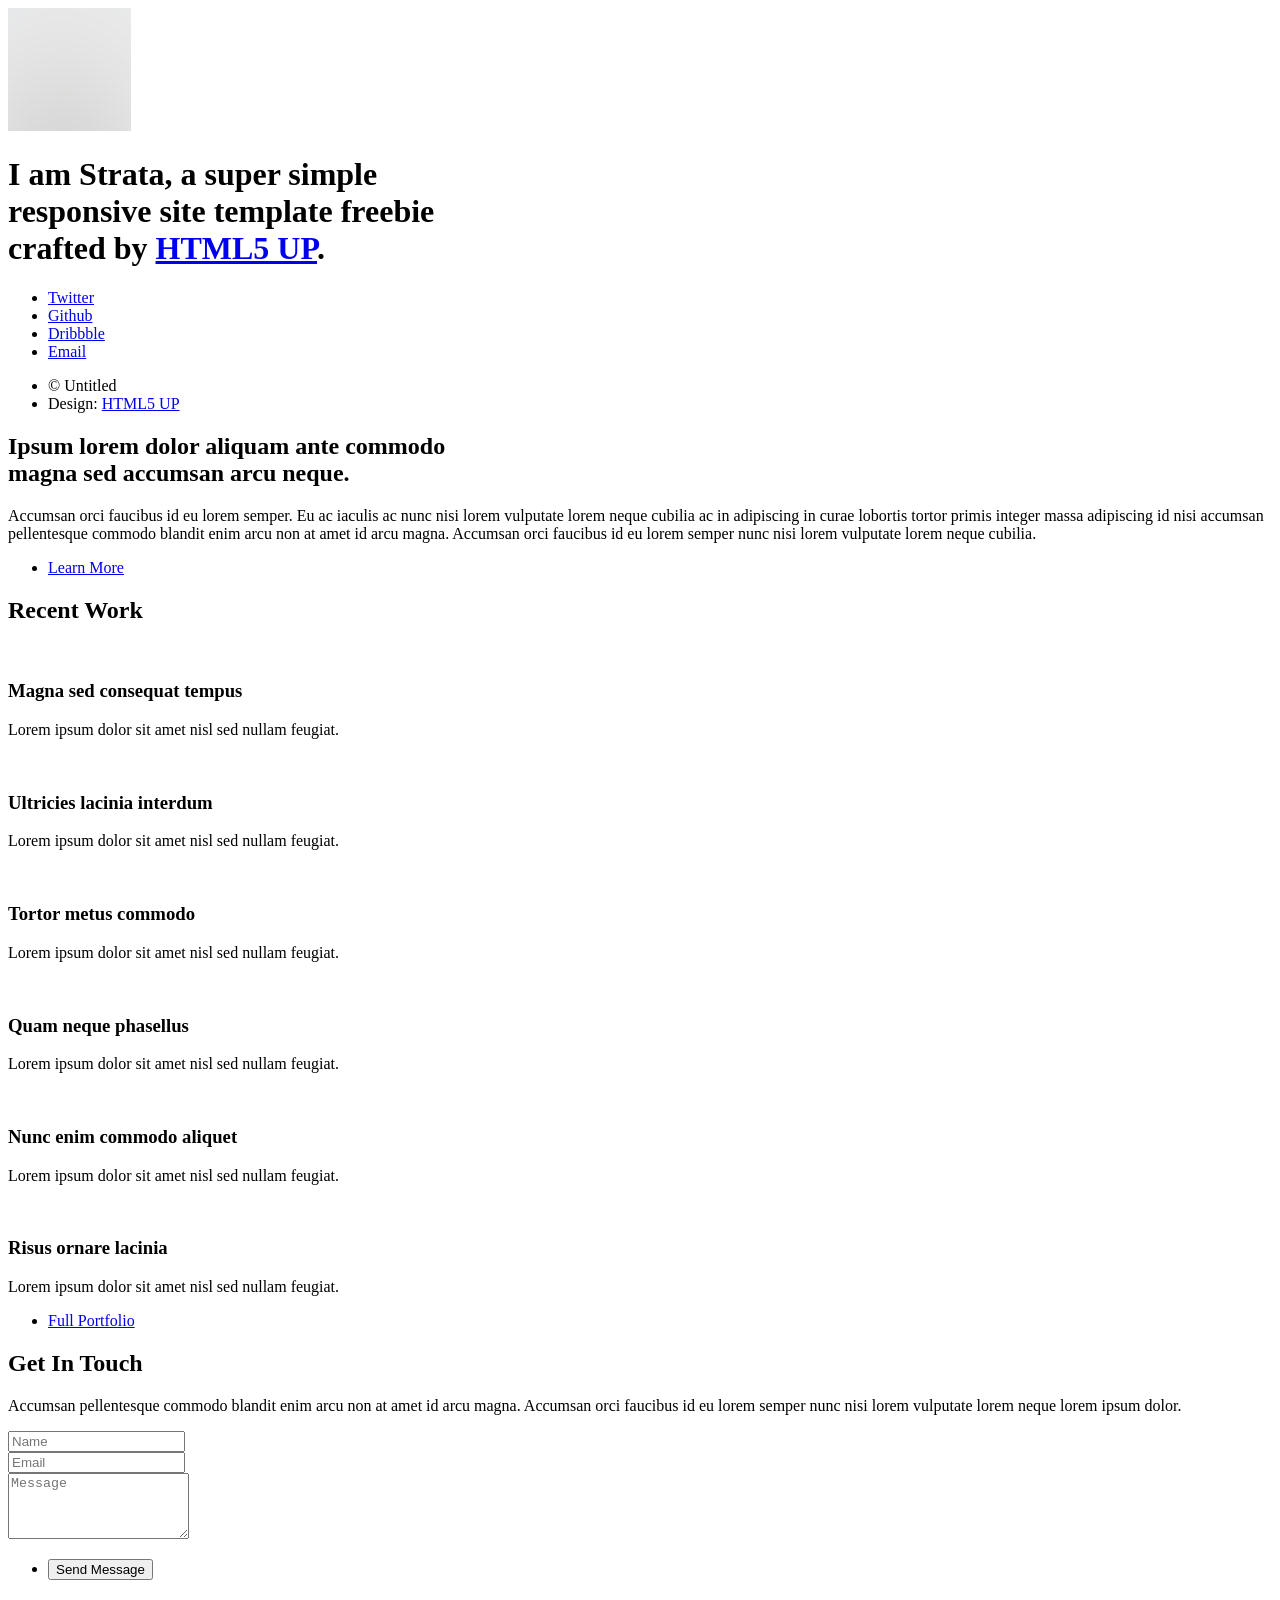
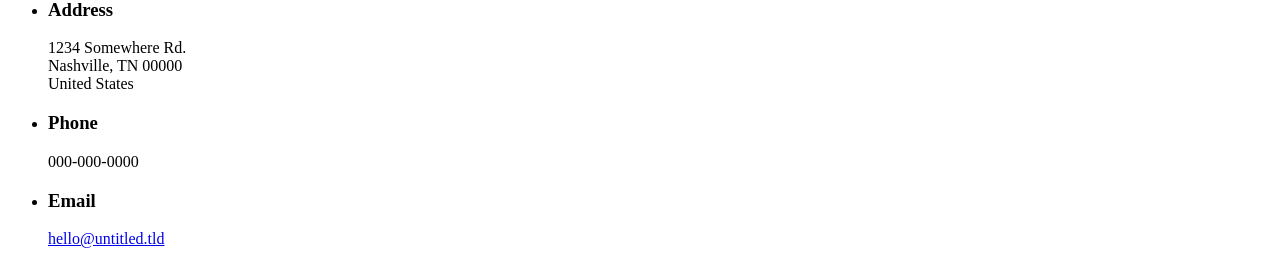
==== index.html @ a8fd8a08 "initial commit" ====
<!DOCTYPE HTML>
<!--
	Strata by HTML5 UP
	html5up.net | @ajlkn
	Free for personal and commercial use under the CCA 3.0 license (html5up.net/license)
-->
<html>
	<head>
		<title>Strata by HTML5 UP</title>
		<meta charset="utf-8" />
		<meta name="viewport" content="width=device-width, initial-scale=1, user-scalable=no" />
		<link rel="stylesheet" href="assets/css/main.css" />
	</head>
	<body class="is-preload">

		<!-- Header -->
			<header id="header">
				<div class="inner">
					<a href="#" class="image avatar"><img src="images/avatar.jpg" alt="" /></a>
					<h1><strong>I am Strata</strong>, a super simple<br />
					responsive site template freebie<br />
					crafted by <a href="http://html5up.net">HTML5 UP</a>.</h1>
				</div>
			</header>

		<!-- Main -->
			<div id="main">

				<!-- One -->
					<section id="one">
						<header class="major">
							<h2>Ipsum lorem dolor aliquam ante commodo<br />
							magna sed accumsan arcu neque.</h2>
						</header>
						<p>Accumsan orci faucibus id eu lorem semper. Eu ac iaculis ac nunc nisi lorem vulputate lorem neque cubilia ac in adipiscing in curae lobortis tortor primis integer massa adipiscing id nisi accumsan pellentesque commodo blandit enim arcu non at amet id arcu magna. Accumsan orci faucibus id eu lorem semper nunc nisi lorem vulputate lorem neque cubilia.</p>
						<ul class="actions">
							<li><a href="#" class="button">Learn More</a></li>
						</ul>
					</section>

				<!-- Two -->
					<section id="two">
						<h2>Recent Work</h2>
						<div class="row">
							<article class="col-6 col-12-xsmall work-item">
								<a href="images/fulls/01.jpg" class="image fit thumb"><img src="images/thumbs/01.jpg" alt="" /></a>
								<h3>Magna sed consequat tempus</h3>
								<p>Lorem ipsum dolor sit amet nisl sed nullam feugiat.</p>
							</article>
							<article class="col-6 col-12-xsmall work-item">
								<a href="images/fulls/02.jpg" class="image fit thumb"><img src="images/thumbs/02.jpg" alt="" /></a>
								<h3>Ultricies lacinia interdum</h3>
								<p>Lorem ipsum dolor sit amet nisl sed nullam feugiat.</p>
							</article>
							<article class="col-6 col-12-xsmall work-item">
								<a href="images/fulls/03.jpg" class="image fit thumb"><img src="images/thumbs/03.jpg" alt="" /></a>
								<h3>Tortor metus commodo</h3>
								<p>Lorem ipsum dolor sit amet nisl sed nullam feugiat.</p>
							</article>
							<article class="col-6 col-12-xsmall work-item">
								<a href="images/fulls/04.jpg" class="image fit thumb"><img src="images/thumbs/04.jpg" alt="" /></a>
								<h3>Quam neque phasellus</h3>
								<p>Lorem ipsum dolor sit amet nisl sed nullam feugiat.</p>
							</article>
							<article class="col-6 col-12-xsmall work-item">
								<a href="images/fulls/05.jpg" class="image fit thumb"><img src="images/thumbs/05.jpg" alt="" /></a>
								<h3>Nunc enim commodo aliquet</h3>
								<p>Lorem ipsum dolor sit amet nisl sed nullam feugiat.</p>
							</article>
							<article class="col-6 col-12-xsmall work-item">
								<a href="images/fulls/06.jpg" class="image fit thumb"><img src="images/thumbs/06.jpg" alt="" /></a>
								<h3>Risus ornare lacinia</h3>
								<p>Lorem ipsum dolor sit amet nisl sed nullam feugiat.</p>
							</article>
						</div>
						<ul class="actions">
							<li><a href="#" class="button">Full Portfolio</a></li>
						</ul>
					</section>

				<!-- Three -->
					<section id="three">
						<h2>Get In Touch</h2>
						<p>Accumsan pellentesque commodo blandit enim arcu non at amet id arcu magna. Accumsan orci faucibus id eu lorem semper nunc nisi lorem vulputate lorem neque lorem ipsum dolor.</p>
						<div class="row">
							<div class="col-8 col-12-small">
								<form method="post" action="#">
									<div class="row gtr-uniform gtr-50">
										<div class="col-6 col-12-xsmall"><input type="text" name="name" id="name" placeholder="Name" /></div>
										<div class="col-6 col-12-xsmall"><input type="email" name="email" id="email" placeholder="Email" /></div>
										<div class="col-12"><textarea name="message" id="message" placeholder="Message" rows="4"></textarea></div>
									</div>
								</form>
								<ul class="actions">
									<li><input type="submit" value="Send Message" /></li>
								</ul>
							</div>
							<div class="col-4 col-12-small">
								<ul class="labeled-icons">
									<li>
										<h3 class="icon solid fa-home"><span class="label">Address</span></h3>
										1234 Somewhere Rd.<br />
										Nashville, TN 00000<br />
										United States
									</li>
									<li>
										<h3 class="icon solid fa-mobile-alt"><span class="label">Phone</span></h3>
										000-000-0000
									</li>
									<li>
										<h3 class="icon solid fa-envelope"><span class="label">Email</span></h3>
										<a href="#">hello@untitled.tld</a>
									</li>
								</ul>
							</div>
						</div>
					</section>

				<!-- Four -->
				<!--
					<section id="four">
						<h2>Elements</h2>

						<section>
							<h4>Text</h4>
							<p>This is <b>bold</b> and this is <strong>strong</strong>. This is <i>italic</i> and this is <em>emphasized</em>.
							This is <sup>superscript</sup> text and this is <sub>subscript</sub> text.
							This is <u>underlined</u> and this is code: <code>for (;;) { ... }</code>. Finally, <a href="#">this is a link</a>.</p>
							<hr />
							<header>
								<h4>Heading with a Subtitle</h4>
								<p>Lorem ipsum dolor sit amet nullam id egestas urna aliquam</p>
							</header>
							<p>Nunc lacinia ante nunc ac lobortis. Interdum adipiscing gravida odio porttitor sem non mi integer non faucibus ornare mi ut ante amet placerat aliquet. Volutpat eu sed ante lacinia sapien lorem accumsan varius montes viverra nibh in adipiscing blandit tempus accumsan.</p>
							<header>
								<h5>Heading with a Subtitle</h5>
								<p>Lorem ipsum dolor sit amet nullam id egestas urna aliquam</p>
							</header>
							<p>Nunc lacinia ante nunc ac lobortis. Interdum adipiscing gravida odio porttitor sem non mi integer non faucibus ornare mi ut ante amet placerat aliquet. Volutpat eu sed ante lacinia sapien lorem accumsan varius montes viverra nibh in adipiscing blandit tempus accumsan.</p>
							<hr />
							<h2>Heading Level 2</h2>
							<h3>Heading Level 3</h3>
							<h4>Heading Level 4</h4>
							<h5>Heading Level 5</h5>
							<h6>Heading Level 6</h6>
							<hr />
							<h5>Blockquote</h5>
							<blockquote>Fringilla nisl. Donec accumsan interdum nisi, quis tincidunt felis sagittis eget tempus euismod. Vestibulum ante ipsum primis in faucibus vestibulum. Blandit adipiscing eu felis iaculis volutpat ac adipiscing accumsan faucibus. Vestibulum ante ipsum primis in faucibus lorem ipsum dolor sit amet nullam adipiscing eu felis.</blockquote>
							<h5>Preformatted</h5>
							<pre><code>i = 0;

while (!deck.isInOrder()) {
print 'Iteration ' + i;
deck.shuffle();
i++;
}

print 'It took ' + i + ' iterations to sort the deck.';</code></pre>
						</section>

						<section>
							<h4>Lists</h4>
							<div class="row">
								<div class="col-6 col-12-xsmall">
									<h5>Unordered</h5>
									<ul>
										<li>Dolor pulvinar etiam magna etiam.</li>
										<li>Sagittis adipiscing lorem eleifend.</li>
										<li>Felis enim feugiat dolore viverra.</li>
									</ul>
									<h5>Alternate</h5>
									<ul class="alt">
										<li>Dolor pulvinar etiam magna etiam.</li>
										<li>Sagittis adipiscing lorem eleifend.</li>
										<li>Felis enim feugiat dolore viverra.</li>
									</ul>
								</div>
								<div class="col-6 col-12-xsmall">
									<h5>Ordered</h5>
									<ol>
										<li>Dolor pulvinar etiam magna etiam.</li>
										<li>Etiam vel felis at lorem sed viverra.</li>
										<li>Felis enim feugiat dolore viverra.</li>
										<li>Dolor pulvinar etiam magna etiam.</li>
										<li>Etiam vel felis at lorem sed viverra.</li>
										<li>Felis enim feugiat dolore viverra.</li>
									</ol>
									<h5>Icons</h5>
									<ul class="icons">
										<li><a href="#" class="icon brands fa-twitter"><span class="label">Twitter</span></a></li>
										<li><a href="#" class="icon brands fa-facebook-f"><span class="label">Facebook</span></a></li>
										<li><a href="#" class="icon brands fa-instagram"><span class="label">Instagram</span></a></li>
										<li><a href="#" class="icon brands fa-github"><span class="label">Github</span></a></li>
										<li><a href="#" class="icon brands fa-dribbble"><span class="label">Dribbble</span></a></li>
										<li><a href="#" class="icon brands fa-tumblr"><span class="label">Tumblr</span></a></li>
									</ul>
								</div>
							</div>
							<h5>Actions</h5>
							<ul class="actions">
								<li><a href="#" class="button primary">Default</a></li>
								<li><a href="#" class="button">Default</a></li>
							</ul>
							<ul class="actions small">
								<li><a href="#" class="button primary small">Small</a></li>
								<li><a href="#" class="button small">Small</a></li>
							</ul>
							<div class="row">
								<div class="col-6 col-12-small">
									<ul class="actions stacked">
										<li><a href="#" class="button primary">Default</a></li>
										<li><a href="#" class="button">Default</a></li>
									</ul>
								</div>
								<div class="col-6 col-12-small">
									<ul class="actions stacked">
										<li><a href="#" class="button primary small">Small</a></li>
										<li><a href="#" class="button small">Small</a></li>
									</ul>
								</div>
								<div class="col-6 col-12-small">
									<ul class="actions stacked">
										<li><a href="#" class="button primary fit">Default</a></li>
										<li><a href="#" class="button fit">Default</a></li>
									</ul>
								</div>
								<div class="col-6 col-12-small">
									<ul class="actions stacked">
										<li><a href="#" class="button primary small fit">Small</a></li>
										<li><a href="#" class="button small fit">Small</a></li>
									</ul>
								</div>
							</div>
						</section>

						<section>
							<h4>Table</h4>
							<h5>Default</h5>
							<div class="table-wrapper">
								<table>
									<thead>
										<tr>
											<th>Name</th>
											<th>Description</th>
											<th>Price</th>
										</tr>
									</thead>
									<tbody>
										<tr>
											<td>Item One</td>
											<td>Ante turpis integer aliquet porttitor.</td>
											<td>29.99</td>
										</tr>
										<tr>
											<td>Item Two</td>
											<td>Vis ac commodo adipiscing arcu aliquet.</td>
											<td>19.99</td>
										</tr>
										<tr>
											<td>Item Three</td>
											<td> Morbi faucibus arcu accumsan lorem.</td>
											<td>29.99</td>
										</tr>
										<tr>
											<td>Item Four</td>
											<td>Vitae integer tempus condimentum.</td>
											<td>19.99</td>
										</tr>
										<tr>
											<td>Item Five</td>
											<td>Ante turpis integer aliquet porttitor.</td>
											<td>29.99</td>
										</tr>
									</tbody>
									<tfoot>
										<tr>
											<td colspan="2"></td>
											<td>100.00</td>
										</tr>
									</tfoot>
								</table>
							</div>

							<h5>Alternate</h5>
							<div class="table-wrapper">
								<table class="alt">
									<thead>
										<tr>
											<th>Name</th>
											<th>Description</th>
											<th>Price</th>
										</tr>
									</thead>
									<tbody>
										<tr>
											<td>Item One</td>
											<td>Ante turpis integer aliquet porttitor.</td>
											<td>29.99</td>
										</tr>
										<tr>
											<td>Item Two</td>
											<td>Vis ac commodo adipiscing arcu aliquet.</td>
											<td>19.99</td>
										</tr>
										<tr>
											<td>Item Three</td>
											<td> Morbi faucibus arcu accumsan lorem.</td>
											<td>29.99</td>
										</tr>
										<tr>
											<td>Item Four</td>
											<td>Vitae integer tempus condimentum.</td>
											<td>19.99</td>
										</tr>
										<tr>
											<td>Item Five</td>
											<td>Ante turpis integer aliquet porttitor.</td>
											<td>29.99</td>
										</tr>
									</tbody>
									<tfoot>
										<tr>
											<td colspan="2"></td>
											<td>100.00</td>
										</tr>
									</tfoot>
								</table>
							</div>
						</section>

						<section>
							<h4>Buttons</h4>
							<ul class="actions">
								<li><a href="#" class="button primary">Primary</a></li>
								<li><a href="#" class="button">Default</a></li>
							</ul>
							<ul class="actions">
								<li><a href="#" class="button large">Large</a></li>
								<li><a href="#" class="button">Default</a></li>
								<li><a href="#" class="button small">Small</a></li>
							</ul>
							<ul class="actions fit">
								<li><a href="#" class="button primary fit">Fit</a></li>
								<li><a href="#" class="button fit">Fit</a></li>
							</ul>
							<ul class="actions fit small">
								<li><a href="#" class="button primary fit small">Fit + Small</a></li>
								<li><a href="#" class="button fit small">Fit + Small</a></li>
							</ul>
							<ul class="actions">
								<li><a href="#" class="button primary icon solid fa-download">Icon</a></li>
								<li><a href="#" class="button icon solid fa-download">Icon</a></li>
							</ul>
							<ul class="actions">
								<li><span class="button primary disabled">Primary</span></li>
								<li><span class="button disabled">Default</span></li>
							</ul>
						</section>

						<section>
							<h4>Form</h4>
							<form method="post" action="#">
								<div class="row gtr-uniform gtr-50">
									<div class="col-6 col-12-xsmall">
										<input type="text" name="demo-name" id="demo-name" value="" placeholder="Name" />
									</div>
									<div class="col-6 col-12-xsmall">
										<input type="email" name="demo-email" id="demo-email" value="" placeholder="Email" />
									</div>
									<div class="col-12">
										<select name="demo-category" id="demo-category">
											<option value="">- Category -</option>
											<option value="1">Manufacturing</option>
											<option value="1">Shipping</option>
											<option value="1">Administration</option>
											<option value="1">Human Resources</option>
										</select>
									</div>
									<div class="col-4 col-12-small">
										<input type="radio" id="demo-priority-low" name="demo-priority" checked>
										<label for="demo-priority-low">Low Priority</label>
									</div>
									<div class="col-4 col-12-small">
										<input type="radio" id="demo-priority-normal" name="demo-priority">
										<label for="demo-priority-normal">Normal Priority</label>
									</div>
									<div class="col-4 col-12-small">
										<input type="radio" id="demo-priority-high" name="demo-priority">
										<label for="demo-priority-high">High Priority</label>
									</div>
									<div class="col-6 col-12-small">
										<input type="checkbox" id="demo-copy" name="demo-copy">
										<label for="demo-copy">Email me a copy of this message</label>
									</div>
									<div class="col-6 col-12-small">
										<input type="checkbox" id="demo-human" name="demo-human" checked>
										<label for="demo-human">I am a human and not a robot</label>
									</div>
									<div class="col-12">
										<textarea name="demo-message" id="demo-message" placeholder="Enter your message" rows="6"></textarea>
									</div>
									<div class="col-12">
										<ul class="actions">
											<li><input type="submit" value="Send Message" class="primary" /></li>
											<li><input type="reset" value="Reset" /></li>
										</ul>
									</div>
								</div>
							</form>
						</section>

						<section>
							<h4>Image</h4>
							<h5>Fit</h5>
							<div class="box alt">
								<div class="row gtr-50 gtr-uniform">
									<div class="col-12"><span class="image fit"><img src="images/fulls/05.jpg" alt="" /></span></div>
									<div class="col-4"><span class="image fit"><img src="images/thumbs/01.jpg" alt="" /></span></div>
									<div class="col-4"><span class="image fit"><img src="images/thumbs/02.jpg" alt="" /></span></div>
									<div class="col-4"><span class="image fit"><img src="images/thumbs/03.jpg" alt="" /></span></div>
									<div class="col-4"><span class="image fit"><img src="images/thumbs/04.jpg" alt="" /></span></div>
									<div class="col-4"><span class="image fit"><img src="images/thumbs/05.jpg" alt="" /></span></div>
									<div class="col-4"><span class="image fit"><img src="images/thumbs/06.jpg" alt="" /></span></div>
									<div class="col-4"><span class="image fit"><img src="images/thumbs/03.jpg" alt="" /></span></div>
									<div class="col-4"><span class="image fit"><img src="images/thumbs/02.jpg" alt="" /></span></div>
									<div class="col-4"><span class="image fit"><img src="images/thumbs/01.jpg" alt="" /></span></div>
								</div>
							</div>
							<h5>Left &amp; Right</h5>
							<p><span class="image left"><img src="images/avatar.jpg" alt="" /></span>Fringilla nisl. Donec accumsan interdum nisi, quis tincidunt felis sagittis eget. tempus euismod. Vestibulum ante ipsum primis in faucibus vestibulum. Blandit adipiscing eu felis iaculis volutpat ac adipiscing accumsan eu faucibus. Integer ac pellentesque praesent tincidunt felis sagittis eget. tempus euismod. Vestibulum ante ipsum primis in faucibus vestibulum. Blandit adipiscing eu felis iaculis volutpat ac adipiscing accumsan eu faucibus. Integer ac pellentesque praesent. Donec accumsan interdum nisi, quis tincidunt felis sagittis eget. tempus euismod. Vestibulum ante ipsum primis in faucibus vestibulum. Blandit adipiscing eu felis iaculis volutpat ac adipiscing accumsan eu faucibus. Integer ac pellentesque praesent tincidunt felis sagittis eget. tempus euismod. Vestibulum ante ipsum primis in faucibus vestibulum. Blandit adipiscing eu felis iaculis volutpat ac adipiscing accumsan eu faucibus. Integer ac pellentesque praesent.</p>
							<p><span class="image right"><img src="images/avatar.jpg" alt="" /></span>Fringilla nisl. Donec accumsan interdum nisi, quis tincidunt felis sagittis eget. tempus euismod. Vestibulum ante ipsum primis in faucibus vestibulum. Blandit adipiscing eu felis iaculis volutpat ac adipiscing accumsan eu faucibus. Integer ac pellentesque praesent tincidunt felis sagittis eget. tempus euismod. Vestibulum ante ipsum primis in faucibus vestibulum. Blandit adipiscing eu felis iaculis volutpat ac adipiscing accumsan eu faucibus. Integer ac pellentesque praesent. Donec accumsan interdum nisi, quis tincidunt felis sagittis eget. tempus euismod. Vestibulum ante ipsum primis in faucibus vestibulum. Blandit adipiscing eu felis iaculis volutpat ac adipiscing accumsan eu faucibus. Integer ac pellentesque praesent tincidunt felis sagittis eget. tempus euismod. Vestibulum ante ipsum primis in faucibus vestibulum. Blandit adipiscing eu felis iaculis volutpat ac adipiscing accumsan eu faucibus. Integer ac pellentesque praesent.</p>
						</section>

					</section>
				-->

			</div>

		<!-- Footer -->
			<footer id="footer">
				<div class="inner">
					<ul class="icons">
						<li><a href="#" class="icon brands fa-twitter"><span class="label">Twitter</span></a></li>
						<li><a href="#" class="icon brands fa-github"><span class="label">Github</span></a></li>
						<li><a href="#" class="icon brands fa-dribbble"><span class="label">Dribbble</span></a></li>
						<li><a href="#" class="icon solid fa-envelope"><span class="label">Email</span></a></li>
					</ul>
					<ul class="copyright">
						<li>&copy; Untitled</li><li>Design: <a href="http://html5up.net">HTML5 UP</a></li>
					</ul>
				</div>
			</footer>

		<!-- Scripts -->
			<script src="assets/js/jquery.min.js"></script>
			<script src="assets/js/jquery.poptrox.min.js"></script>
			<script src="assets/js/browser.min.js"></script>
			<script src="assets/js/breakpoints.min.js"></script>
			<script src="assets/js/util.js"></script>
			<script src="assets/js/main.js"></script>

	</body>
</html>
---- assets/css/main.css ----
@import url("fontawesome-all.min.css");
@import url("https://fonts.googleapis.com/css?family=Source+Sans+Pro:400,400italic");

/*
	Strata by HTML5 UP
	html5up.net | @ajlkn
	Free for personal and commercial use under the CCA 3.0 license (html5up.net/license)
*/

html, body, div, span, applet, object,
iframe, h1, h2, h3, h4, h5, h6, p, blockquote,
pre, a, abbr, acronym, address, big, cite,
code, del, dfn, em, img, ins, kbd, q, s, samp,
small, strike, strong, sub, sup, tt, var, b,
u, i, center, dl, dt, dd, ol, ul, li, fieldset,
form, label, legend, table, caption, tbody,
tfoot, thead, tr, th, td, article, aside,
canvas, details, embed, figure, figcaption,
footer, header, hgroup, menu, nav, output, ruby,
section, summary, time, mark, audio, video {
	margin: 0;
	padding: 0;
	border: 0;
	font-size: 100%;
	font: inherit;
	vertical-align: baseline;}

article, aside, details, figcaption, figure,
footer, header, hgroup, menu, nav, section {
	display: block;}

body {
	line-height: 1;
}

ol, ul {
	list-style: none;
}

blockquote, q {
	quotes: none;
}

	blockquote:before, blockquote:after, q:before, q:after {
		content: '';
		content: none;
	}

table {
	border-collapse: collapse;
	border-spacing: 0;
}

body {
	-webkit-text-size-adjust: none;
}

mark {
	background-color: transparent;
	color: inherit;
}

input::-moz-focus-inner {
	border: 0;
	padding: 0;
}

input, select, textarea {
	-moz-appearance: none;
	-webkit-appearance: none;
	-ms-appearance: none;
	appearance: none;
}

/* Basic */

	html {
		box-sizing: border-box;
	}

	*, *:before, *:after {
		box-sizing: inherit;
	}

	body {
		background: #fff;
	}

		body.is-preload *, body.is-preload *:before, body.is-preload *:after {
			-moz-animation: none !important;
			-webkit-animation: none !important;
			-ms-animation: none !important;
			animation: none !important;
			-moz-transition: none !important;
			-webkit-transition: none !important;
			-ms-transition: none !important;
			transition: none !important;
		}

	body, input, select, textarea {
		color: #a2a2a2;
		font-family: "Source Sans Pro", Helvetica, sans-serif;
		font-size: 16pt;
		font-weight: 400;
		line-height: 1.75em;
	}

	a {
		-moz-transition: color 0.2s ease-in-out, border-color 0.2s ease-in-out;
		-webkit-transition: color 0.2s ease-in-out, border-color 0.2s ease-in-out;
		-ms-transition: color 0.2s ease-in-out, border-color 0.2s ease-in-out;
		transition: color 0.2s ease-in-out, border-color 0.2s ease-in-out;
		border-bottom: dotted 1px;
		color: #49bf9d;
		text-decoration: none;
	}

		a:hover {
			border-bottom-color: transparent;
			color: #49bf9d !important;
			text-decoration: none;
		}

	strong, b {
		color: #787878;
		font-weight: 400;
	}

	em, i {
		font-style: italic;
	}

	p {
		margin: 0 0 2em 0;
	}

	h1, h2, h3, h4, h5, h6 {
		color: #787878;
		font-weight: 400;
		line-height: 1em;
		margin: 0 0 1em 0;
	}

		h1 a, h2 a, h3 a, h4 a, h5 a, h6 a {
			color: inherit;
			text-decoration: none;
		}

	h1 {
		font-size: 2em;
		line-height: 1.5em;
	}

	h2 {
		font-size: 1.5em;
		line-height: 1.5em;
	}

	h3 {
		font-size: 1.25em;
		line-height: 1.5em;
	}

	h4 {
		font-size: 1.1em;
		line-height: 1.5em;
	}

	h5 {
		font-size: 0.9em;
		line-height: 1.5em;
	}

	h6 {
		font-size: 0.7em;
		line-height: 1.5em;
	}

	sub {
		font-size: 0.8em;
		position: relative;
		top: 0.5em;
	}

	sup {
		font-size: 0.8em;
		position: relative;
		top: -0.5em;
	}

	hr {
		border: 0;
		border-bottom: solid 2px #efefef;
		margin: 2em 0;
	}

		hr.major {
			margin: 3em 0;
		}

	blockquote {
		border-left: solid 6px #efefef;
		font-style: italic;
		margin: 0 0 2em 0;
		padding: 0.5em 0 0.5em 1.5em;
	}

	code {
		background: #f7f7f7;
		border-radius: 0.35em;
		border: solid 2px #efefef;
		font-family: "Courier New", monospace;
		font-size: 0.9em;
		margin: 0 0.25em;
		padding: 0.25em 0.65em;
	}

	pre {
		-webkit-overflow-scrolling: touch;
		font-family: "Courier New", monospace;
		font-size: 0.9em;
		margin: 0 0 2em 0;
	}

		pre code {
			display: block;
			line-height: 1.75em;
			padding: 1em 1.5em;
			overflow-x: auto;
		}

	.align-left {
		text-align: left;
	}

	.align-center {
		text-align: center;
	}

	.align-right {
		text-align: right;
	}

/* Container */

	.container {
		margin: 0 auto;
		max-width: calc(100% - 4em);
		width: 100%;
	}

		.container.xsmall {
			width: 25%;
		}

		.container.small {
			width: 50%;
		}

		.container.medium {
			width: 75%;
		}

		.container.large {
			width: 125%;
		}

		.container.xlarge {
			width: 150%;
		}

		.container.max {
			width: 100%;
		}

		@media screen and (max-width: 980px) {

			.container {
				width: 100% !important;
				max-width: 100% !important;
			}

		}

		@media screen and (max-width: 480px) {

			.container {
				max-width: calc(100% - 3em);
			}

		}

/* Row */

	.row {
		display: flex;
		flex-wrap: wrap;
		box-sizing: border-box;
		align-items: stretch;
	}

		.row > * {
			box-sizing: border-box;
		}

		.row.gtr-uniform > * > :last-child {
			margin-bottom: 0;
		}

		.row.aln-left {
			justify-content: flex-start;
		}

		.row.aln-center {
			justify-content: center;
		}

		.row.aln-right {
			justify-content: flex-end;
		}

		.row.aln-top {
			align-items: flex-start;
		}

		.row.aln-middle {
			align-items: center;
		}

		.row.aln-bottom {
			align-items: flex-end;
		}

		.row > .imp {
			order: -1;
		}

		.row > .col-1 {
			width: 8.33333%;
		}

		.row > .off-1 {
			margin-left: 8.33333%;
		}

		.row > .col-2 {
			width: 16.66667%;
		}

		.row > .off-2 {
			margin-left: 16.66667%;
		}

		.row > .col-3 {
			width: 25%;
		}

		.row > .off-3 {
			margin-left: 25%;
		}

		.row > .col-4 {
			width: 33.33333%;
		}

		.row > .off-4 {
			margin-left: 33.33333%;
		}

		.row > .col-5 {
			width: 41.66667%;
		}

		.row > .off-5 {
			margin-left: 41.66667%;
		}

		.row > .col-6 {
			width: 50%;
		}

		.row > .off-6 {
			margin-left: 50%;
		}

		.row > .col-7 {
			width: 58.33333%;
		}

		.row > .off-7 {
			margin-left: 58.33333%;
		}

		.row > .col-8 {
			width: 66.66667%;
		}

		.row > .off-8 {
			margin-left: 66.66667%;
		}

		.row > .col-9 {
			width: 75%;
		}

		.row > .off-9 {
			margin-left: 75%;
		}

		.row > .col-10 {
			width: 83.33333%;
		}

		.row > .off-10 {
			margin-left: 83.33333%;
		}

		.row > .col-11 {
			width: 91.66667%;
		}

		.row > .off-11 {
			margin-left: 91.66667%;
		}

		.row > .col-12 {
			width: 100%;
		}

		.row > .off-12 {
			margin-left: 100%;
		}

		.row.gtr-0 {
			margin-top: 0;
			margin-left: 0em;
		}

			.row.gtr-0 > * {
				padding: 0 0 0 0em;
			}

			.row.gtr-0.gtr-uniform {
				margin-top: 0em;
			}

				.row.gtr-0.gtr-uniform > * {
					padding-top: 0em;
				}

		.row.gtr-25 {
			margin-top: 0;
			margin-left: -0.625em;
		}

			.row.gtr-25 > * {
				padding: 0 0 0 0.625em;
			}

			.row.gtr-25.gtr-uniform {
				margin-top: -0.625em;
			}

				.row.gtr-25.gtr-uniform > * {
					padding-top: 0.625em;
				}

		.row.gtr-50 {
			margin-top: 0;
			margin-left: -1.25em;
		}

			.row.gtr-50 > * {
				padding: 0 0 0 1.25em;
			}

			.row.gtr-50.gtr-uniform {
				margin-top: -1.25em;
			}

				.row.gtr-50.gtr-uniform > * {
					padding-top: 1.25em;
				}

		.row {
			margin-top: 0;
			margin-left: -2.5em;
		}

			.row > * {
				padding: 0 0 0 2.5em;
			}

			.row.gtr-uniform {
				margin-top: -2.5em;
			}

				.row.gtr-uniform > * {
					padding-top: 2.5em;
				}

		.row.gtr-150 {
			margin-top: 0;
			margin-left: -3.75em;
		}

			.row.gtr-150 > * {
				padding: 0 0 0 3.75em;
			}

			.row.gtr-150.gtr-uniform {
				margin-top: -3.75em;
			}

				.row.gtr-150.gtr-uniform > * {
					padding-top: 3.75em;
				}

		.row.gtr-200 {
			margin-top: 0;
			margin-left: -5em;
		}

			.row.gtr-200 > * {
				padding: 0 0 0 5em;
			}

			.row.gtr-200.gtr-uniform {
				margin-top: -5em;
			}

				.row.gtr-200.gtr-uniform > * {
					padding-top: 5em;
				}

		@media screen and (max-width: 1800px) {

			.row {
				display: flex;
				flex-wrap: wrap;
				box-sizing: border-box;
				align-items: stretch;
			}

				.row > * {
					box-sizing: border-box;
				}

				.row.gtr-uniform > * > :last-child {
					margin-bottom: 0;
				}

				.row.aln-left {
					justify-content: flex-start;
				}

				.row.aln-center {
					justify-content: center;
				}

				.row.aln-right {
					justify-content: flex-end;
				}

				.row.aln-top {
					align-items: flex-start;
				}

				.row.aln-middle {
					align-items: center;
				}

				.row.aln-bottom {
					align-items: flex-end;
				}

				.row > .imp-xlarge {
					order: -1;
				}

				.row > .col-1-xlarge {
					width: 8.33333%;
				}

				.row > .off-1-xlarge {
					margin-left: 8.33333%;
				}

				.row > .col-2-xlarge {
					width: 16.66667%;
				}

				.row > .off-2-xlarge {
					margin-left: 16.66667%;
				}

				.row > .col-3-xlarge {
					width: 25%;
				}

				.row > .off-3-xlarge {
					margin-left: 25%;
				}

				.row > .col-4-xlarge {
					width: 33.33333%;
				}

				.row > .off-4-xlarge {
					margin-left: 33.33333%;
				}

				.row > .col-5-xlarge {
					width: 41.66667%;
				}

				.row > .off-5-xlarge {
					margin-left: 41.66667%;
				}

				.row > .col-6-xlarge {
					width: 50%;
				}

				.row > .off-6-xlarge {
					margin-left: 50%;
				}

				.row > .col-7-xlarge {
					width: 58.33333%;
				}

				.row > .off-7-xlarge {
					margin-left: 58.33333%;
				}

				.row > .col-8-xlarge {
					width: 66.66667%;
				}

				.row > .off-8-xlarge {
					margin-left: 66.66667%;
				}

				.row > .col-9-xlarge {
					width: 75%;
				}

				.row > .off-9-xlarge {
					margin-left: 75%;
				}

				.row > .col-10-xlarge {
					width: 83.33333%;
				}

				.row > .off-10-xlarge {
					margin-left: 83.33333%;
				}

				.row > .col-11-xlarge {
					width: 91.66667%;
				}

				.row > .off-11-xlarge {
					margin-left: 91.66667%;
				}

				.row > .col-12-xlarge {
					width: 100%;
				}

				.row > .off-12-xlarge {
					margin-left: 100%;
				}

				.row.gtr-0 {
					margin-top: 0;
					margin-left: 0em;
				}

					.row.gtr-0 > * {
						padding: 0 0 0 0em;
					}

					.row.gtr-0.gtr-uniform {
						margin-top: 0em;
					}

						.row.gtr-0.gtr-uniform > * {
							padding-top: 0em;
						}

				.row.gtr-25 {
					margin-top: 0;
					margin-left: -0.625em;
				}

					.row.gtr-25 > * {
						padding: 0 0 0 0.625em;
					}

					.row.gtr-25.gtr-uniform {
						margin-top: -0.625em;
					}

						.row.gtr-25.gtr-uniform > * {
							padding-top: 0.625em;
						}

				.row.gtr-50 {
					margin-top: 0;
					margin-left: -1.25em;
				}

					.row.gtr-50 > * {
						padding: 0 0 0 1.25em;
					}

					.row.gtr-50.gtr-uniform {
						margin-top: -1.25em;
					}

						.row.gtr-50.gtr-uniform > * {
							padding-top: 1.25em;
						}

				.row {
					margin-top: 0;
					margin-left: -2.5em;
				}

					.row > * {
						padding: 0 0 0 2.5em;
					}

					.row.gtr-uniform {
						margin-top: -2.5em;
					}

						.row.gtr-uniform > * {
							padding-top: 2.5em;
						}

				.row.gtr-150 {
					margin-top: 0;
					margin-left: -3.75em;
				}

					.row.gtr-150 > * {
						padding: 0 0 0 3.75em;
					}

					.row.gtr-150.gtr-uniform {
						margin-top: -3.75em;
					}

						.row.gtr-150.gtr-uniform > * {
							padding-top: 3.75em;
						}

				.row.gtr-200 {
					margin-top: 0;
					margin-left: -5em;
				}

					.row.gtr-200 > * {
						padding: 0 0 0 5em;
					}

					.row.gtr-200.gtr-uniform {
						margin-top: -5em;
					}

						.row.gtr-200.gtr-uniform > * {
							padding-top: 5em;
						}

		}

		@media screen and (max-width: 1280px) {

			.row {
				display: flex;
				flex-wrap: wrap;
				box-sizing: border-box;
				align-items: stretch;
			}

				.row > * {
					box-sizing: border-box;
				}

				.row.gtr-uniform > * > :last-child {
					margin-bottom: 0;
				}

				.row.aln-left {
					justify-content: flex-start;
				}

				.row.aln-center {
					justify-content: center;
				}

				.row.aln-right {
					justify-content: flex-end;
				}

				.row.aln-top {
					align-items: flex-start;
				}

				.row.aln-middle {
					align-items: center;
				}

				.row.aln-bottom {
					align-items: flex-end;
				}

				.row > .imp-large {
					order: -1;
				}

				.row > .col-1-large {
					width: 8.33333%;
				}

				.row > .off-1-large {
					margin-left: 8.33333%;
				}

				.row > .col-2-large {
					width: 16.66667%;
				}

				.row > .off-2-large {
					margin-left: 16.66667%;
				}

				.row > .col-3-large {
					width: 25%;
				}

				.row > .off-3-large {
					margin-left: 25%;
				}

				.row > .col-4-large {
					width: 33.33333%;
				}

				.row > .off-4-large {
					margin-left: 33.33333%;
				}

				.row > .col-5-large {
					width: 41.66667%;
				}

				.row > .off-5-large {
					margin-left: 41.66667%;
				}

				.row > .col-6-large {
					width: 50%;
				}

				.row > .off-6-large {
					margin-left: 50%;
				}

				.row > .col-7-large {
					width: 58.33333%;
				}

				.row > .off-7-large {
					margin-left: 58.33333%;
				}

				.row > .col-8-large {
					width: 66.66667%;
				}

				.row > .off-8-large {
					margin-left: 66.66667%;
				}

				.row > .col-9-large {
					width: 75%;
				}

				.row > .off-9-large {
					margin-left: 75%;
				}

				.row > .col-10-large {
					width: 83.33333%;
				}

				.row > .off-10-large {
					margin-left: 83.33333%;
				}

				.row > .col-11-large {
					width: 91.66667%;
				}

				.row > .off-11-large {
					margin-left: 91.66667%;
				}

				.row > .col-12-large {
					width: 100%;
				}

				.row > .off-12-large {
					margin-left: 100%;
				}

				.row.gtr-0 {
					margin-top: 0;
					margin-left: 0em;
				}

					.row.gtr-0 > * {
						padding: 0 0 0 0em;
					}

					.row.gtr-0.gtr-uniform {
						margin-top: 0em;
					}

						.row.gtr-0.gtr-uniform > * {
							padding-top: 0em;
						}

				.row.gtr-25 {
					margin-top: 0;
					margin-left: -0.5em;
				}

					.row.gtr-25 > * {
						padding: 0 0 0 0.5em;
					}

					.row.gtr-25.gtr-uniform {
						margin-top: -0.5em;
					}

						.row.gtr-25.gtr-uniform > * {
							padding-top: 0.5em;
						}

				.row.gtr-50 {
					margin-top: 0;
					margin-left: -1em;
				}

					.row.gtr-50 > * {
						padding: 0 0 0 1em;
					}

					.row.gtr-50.gtr-uniform {
						margin-top: -1em;
					}

						.row.gtr-50.gtr-uniform > * {
							padding-top: 1em;
						}

				.row {
					margin-top: 0;
					margin-left: -2em;
				}

					.row > * {
						padding: 0 0 0 2em;
					}

					.row.gtr-uniform {
						margin-top: -2em;
					}

						.row.gtr-uniform > * {
							padding-top: 2em;
						}

				.row.gtr-150 {
					margin-top: 0;
					margin-left: -3em;
				}

					.row.gtr-150 > * {
						padding: 0 0 0 3em;
					}

					.row.gtr-150.gtr-uniform {
						margin-top: -3em;
					}

						.row.gtr-150.gtr-uniform > * {
							padding-top: 3em;
						}

				.row.gtr-200 {
					margin-top: 0;
					margin-left: -4em;
				}

					.row.gtr-200 > * {
						padding: 0 0 0 4em;
					}

					.row.gtr-200.gtr-uniform {
						margin-top: -4em;
					}

						.row.gtr-200.gtr-uniform > * {
							padding-top: 4em;
						}

		}

		@media screen and (max-width: 980px) {

			.row {
				display: flex;
				flex-wrap: wrap;
				box-sizing: border-box;
				align-items: stretch;
			}

				.row > * {
					box-sizing: border-box;
				}

				.row.gtr-uniform > * > :last-child {
					margin-bottom: 0;
				}

				.row.aln-left {
					justify-content: flex-start;
				}

				.row.aln-center {
					justify-content: center;
				}

				.row.aln-right {
					justify-content: flex-end;
				}

				.row.aln-top {
					align-items: flex-start;
				}

				.row.aln-middle {
					align-items: center;
				}

				.row.aln-bottom {
					align-items: flex-end;
				}

				.row > .imp-medium {
					order: -1;
				}

				.row > .col-1-medium {
					width: 8.33333%;
				}

				.row > .off-1-medium {
					margin-left: 8.33333%;
				}

				.row > .col-2-medium {
					width: 16.66667%;
				}

				.row > .off-2-medium {
					margin-left: 16.66667%;
				}

				.row > .col-3-medium {
					width: 25%;
				}

				.row > .off-3-medium {
					margin-left: 25%;
				}

				.row > .col-4-medium {
					width: 33.33333%;
				}

				.row > .off-4-medium {
					margin-left: 33.33333%;
				}

				.row > .col-5-medium {
					width: 41.66667%;
				}

				.row > .off-5-medium {
					margin-left: 41.66667%;
				}

				.row > .col-6-medium {
					width: 50%;
				}

				.row > .off-6-medium {
					margin-left: 50%;
				}

				.row > .col-7-medium {
					width: 58.33333%;
				}

				.row > .off-7-medium {
					margin-left: 58.33333%;
				}

				.row > .col-8-medium {
					width: 66.66667%;
				}

				.row > .off-8-medium {
					margin-left: 66.66667%;
				}

				.row > .col-9-medium {
					width: 75%;
				}

				.row > .off-9-medium {
					margin-left: 75%;
				}

				.row > .col-10-medium {
					width: 83.33333%;
				}

				.row > .off-10-medium {
					margin-left: 83.33333%;
				}

				.row > .col-11-medium {
					width: 91.66667%;
				}

				.row > .off-11-medium {
					margin-left: 91.66667%;
				}

				.row > .col-12-medium {
					width: 100%;
				}

				.row > .off-12-medium {
					margin-left: 100%;
				}

				.row.gtr-0 {
					margin-top: 0;
					margin-left: 0em;
				}

					.row.gtr-0 > * {
						padding: 0 0 0 0em;
					}

					.row.gtr-0.gtr-uniform {
						margin-top: 0em;
					}

						.row.gtr-0.gtr-uniform > * {
							padding-top: 0em;
						}

				.row.gtr-25 {
					margin-top: 0;
					margin-left: -0.5em;
				}

					.row.gtr-25 > * {
						padding: 0 0 0 0.5em;
					}

					.row.gtr-25.gtr-uniform {
						margin-top: -0.5em;
					}

						.row.gtr-25.gtr-uniform > * {
							padding-top: 0.5em;
						}

				.row.gtr-50 {
					margin-top: 0;
					margin-left: -1em;
				}

					.row.gtr-50 > * {
						padding: 0 0 0 1em;
					}

					.row.gtr-50.gtr-uniform {
						margin-top: -1em;
					}

						.row.gtr-50.gtr-uniform > * {
							padding-top: 1em;
						}

				.row {
					margin-top: 0;
					margin-left: -2em;
				}

					.row > * {
						padding: 0 0 0 2em;
					}

					.row.gtr-uniform {
						margin-top: -2em;
					}

						.row.gtr-uniform > * {
							padding-top: 2em;
						}

				.row.gtr-150 {
					margin-top: 0;
					margin-left: -3em;
				}

					.row.gtr-150 > * {
						padding: 0 0 0 3em;
					}

					.row.gtr-150.gtr-uniform {
						margin-top: -3em;
					}

						.row.gtr-150.gtr-uniform > * {
							padding-top: 3em;
						}

				.row.gtr-200 {
					margin-top: 0;
					margin-left: -4em;
				}

					.row.gtr-200 > * {
						padding: 0 0 0 4em;
					}

					.row.gtr-200.gtr-uniform {
						margin-top: -4em;
					}

						.row.gtr-200.gtr-uniform > * {
							padding-top: 4em;
						}

		}

		@media screen and (max-width: 736px) {

			.row {
				display: flex;
				flex-wrap: wrap;
				box-sizing: border-box;
				align-items: stretch;
			}

				.row > * {
					box-sizing: border-box;
				}

				.row.gtr-uniform > * > :last-child {
					margin-bottom: 0;
				}

				.row.aln-left {
					justify-content: flex-start;
				}

				.row.aln-center {
					justify-content: center;
				}

				.row.aln-right {
					justify-content: flex-end;
				}

				.row.aln-top {
					align-items: flex-start;
				}

				.row.aln-middle {
					align-items: center;
				}

				.row.aln-bottom {
					align-items: flex-end;
				}

				.row > .imp-small {
					order: -1;
				}

				.row > .col-1-small {
					width: 8.33333%;
				}

				.row > .off-1-small {
					margin-left: 8.33333%;
				}

				.row > .col-2-small {
					width: 16.66667%;
				}

				.row > .off-2-small {
					margin-left: 16.66667%;
				}

				.row > .col-3-small {
					width: 25%;
				}

				.row > .off-3-small {
					margin-left: 25%;
				}

				.row > .col-4-small {
					width: 33.33333%;
				}

				.row > .off-4-small {
					margin-left: 33.33333%;
				}

				.row > .col-5-small {
					width: 41.66667%;
				}

				.row > .off-5-small {
					margin-left: 41.66667%;
				}

				.row > .col-6-small {
					width: 50%;
				}

				.row > .off-6-small {
					margin-left: 50%;
				}

				.row > .col-7-small {
					width: 58.33333%;
				}

				.row > .off-7-small {
					margin-left: 58.33333%;
				}

				.row > .col-8-small {
					width: 66.66667%;
				}

				.row > .off-8-small {
					margin-left: 66.66667%;
				}

				.row > .col-9-small {
					width: 75%;
				}

				.row > .off-9-small {
					margin-left: 75%;
				}

				.row > .col-10-small {
					width: 83.33333%;
				}

				.row > .off-10-small {
					margin-left: 83.33333%;
				}

				.row > .col-11-small {
					width: 91.66667%;
				}

				.row > .off-11-small {
					margin-left: 91.66667%;
				}

				.row > .col-12-small {
					width: 100%;
				}

				.row > .off-12-small {
					margin-left: 100%;
				}

				.row.gtr-0 {
					margin-top: 0;
					margin-left: 0em;
				}

					.row.gtr-0 > * {
						padding: 0 0 0 0em;
					}

					.row.gtr-0.gtr-uniform {
						margin-top: 0em;
					}

						.row.gtr-0.gtr-uniform > * {
							padding-top: 0em;
						}

				.row.gtr-25 {
					margin-top: 0;
					margin-left: -0.375em;
				}

					.row.gtr-25 > * {
						padding: 0 0 0 0.375em;
					}

					.row.gtr-25.gtr-uniform {
						margin-top: -0.375em;
					}

						.row.gtr-25.gtr-uniform > * {
							padding-top: 0.375em;
						}

				.row.gtr-50 {
					margin-top: 0;
					margin-left: -0.75em;
				}

					.row.gtr-50 > * {
						padding: 0 0 0 0.75em;
					}

					.row.gtr-50.gtr-uniform {
						margin-top: -0.75em;
					}

						.row.gtr-50.gtr-uniform > * {
							padding-top: 0.75em;
						}

				.row {
					margin-top: 0;
					margin-left: -1.5em;
				}

					.row > * {
						padding: 0 0 0 1.5em;
					}

					.row.gtr-uniform {
						margin-top: -1.5em;
					}

						.row.gtr-uniform > * {
							padding-top: 1.5em;
						}

				.row.gtr-150 {
					margin-top: 0;
					margin-left: -2.25em;
				}

					.row.gtr-150 > * {
						padding: 0 0 0 2.25em;
					}

					.row.gtr-150.gtr-uniform {
						margin-top: -2.25em;
					}

						.row.gtr-150.gtr-uniform > * {
							padding-top: 2.25em;
						}

				.row.gtr-200 {
					margin-top: 0;
					margin-left: -3em;
				}

					.row.gtr-200 > * {
						padding: 0 0 0 3em;
					}

					.row.gtr-200.gtr-uniform {
						margin-top: -3em;
					}

						.row.gtr-200.gtr-uniform > * {
							padding-top: 3em;
						}

		}

		@media screen and (max-width: 480px) {

			.row {
				display: flex;
				flex-wrap: wrap;
				box-sizing: border-box;
				align-items: stretch;
			}

				.row > * {
					box-sizing: border-box;
				}

				.row.gtr-uniform > * > :last-child {
					margin-bottom: 0;
				}

				.row.aln-left {
					justify-content: flex-start;
				}

				.row.aln-center {
					justify-content: center;
				}

				.row.aln-right {
					justify-content: flex-end;
				}

				.row.aln-top {
					align-items: flex-start;
				}

				.row.aln-middle {
					align-items: center;
				}

				.row.aln-bottom {
					align-items: flex-end;
				}

				.row > .imp-xsmall {
					order: -1;
				}

				.row > .col-1-xsmall {
					width: 8.33333%;
				}

				.row > .off-1-xsmall {
					margin-left: 8.33333%;
				}

				.row > .col-2-xsmall {
					width: 16.66667%;
				}

				.row > .off-2-xsmall {
					margin-left: 16.66667%;
				}

				.row > .col-3-xsmall {
					width: 25%;
				}

				.row > .off-3-xsmall {
					margin-left: 25%;
				}

				.row > .col-4-xsmall {
					width: 33.33333%;
				}

				.row > .off-4-xsmall {
					margin-left: 33.33333%;
				}

				.row > .col-5-xsmall {
					width: 41.66667%;
				}

				.row > .off-5-xsmall {
					margin-left: 41.66667%;
				}

				.row > .col-6-xsmall {
					width: 50%;
				}

				.row > .off-6-xsmall {
					margin-left: 50%;
				}

				.row > .col-7-xsmall {
					width: 58.33333%;
				}

				.row > .off-7-xsmall {
					margin-left: 58.33333%;
				}

				.row > .col-8-xsmall {
					width: 66.66667%;
				}

				.row > .off-8-xsmall {
					margin-left: 66.66667%;
				}

				.row > .col-9-xsmall {
					width: 75%;
				}

				.row > .off-9-xsmall {
					margin-left: 75%;
				}

				.row > .col-10-xsmall {
					width: 83.33333%;
				}

				.row > .off-10-xsmall {
					margin-left: 83.33333%;
				}

				.row > .col-11-xsmall {
					width: 91.66667%;
				}

				.row > .off-11-xsmall {
					margin-left: 91.66667%;
				}

				.row > .col-12-xsmall {
					width: 100%;
				}

				.row > .off-12-xsmall {
					margin-left: 100%;
				}

				.row.gtr-0 {
					margin-top: 0;
					margin-left: 0em;
				}

					.row.gtr-0 > * {
						padding: 0 0 0 0em;
					}

					.row.gtr-0.gtr-uniform {
						margin-top: 0em;
					}

						.row.gtr-0.gtr-uniform > * {
							padding-top: 0em;
						}

				.row.gtr-25 {
					margin-top: 0;
					margin-left: -0.375em;
				}

					.row.gtr-25 > * {
						padding: 0 0 0 0.375em;
					}

					.row.gtr-25.gtr-uniform {
						margin-top: -0.375em;
					}

						.row.gtr-25.gtr-uniform > * {
							padding-top: 0.375em;
						}

				.row.gtr-50 {
					margin-top: 0;
					margin-left: -0.75em;
				}

					.row.gtr-50 > * {
						padding: 0 0 0 0.75em;
					}

					.row.gtr-50.gtr-uniform {
						margin-top: -0.75em;
					}

						.row.gtr-50.gtr-uniform > * {
							padding-top: 0.75em;
						}

				.row {
					margin-top: 0;
					margin-left: -1.5em;
				}

					.row > * {
						padding: 0 0 0 1.5em;
					}

					.row.gtr-uniform {
						margin-top: -1.5em;
					}

						.row.gtr-uniform > * {
							padding-top: 1.5em;
						}

				.row.gtr-150 {
					margin-top: 0;
					margin-left: -2.25em;
				}

					.row.gtr-150 > * {
						padding: 0 0 0 2.25em;
					}

					.row.gtr-150.gtr-uniform {
						margin-top: -2.25em;
					}

						.row.gtr-150.gtr-uniform > * {
							padding-top: 2.25em;
						}

				.row.gtr-200 {
					margin-top: 0;
					margin-left: -3em;
				}

					.row.gtr-200 > * {
						padding: 0 0 0 3em;
					}

					.row.gtr-200.gtr-uniform {
						margin-top: -3em;
					}

						.row.gtr-200.gtr-uniform > * {
							padding-top: 3em;
						}

		}

/* Section/Article */

	section.special, article.special {
		text-align: center;
	}

	header p {
		color: #b2b2b2;
		position: relative;
		margin: 0 0 1.5em 0;
	}

	header h2 + p {
		font-size: 1.25em;
		margin-top: -1em;
		line-height: 1.5em;
	}

	header h3 + p {
		font-size: 1.1em;
		margin-top: -0.8em;
		line-height: 1.5em;
	}

	header h4 + p,
	header h5 + p,
	header h6 + p {
		font-size: 0.9em;
		margin-top: -0.6em;
		line-height: 1.5em;
	}

	header.major h2 {
		font-size: 2em;
	}

/* Form */

	form {
		margin: 0 0 2em 0;
	}

	label {
		color: #787878;
		display: block;
		font-size: 0.9em;
		font-weight: 400;
		margin: 0 0 1em 0;
	}

	input[type="text"],
	input[type="password"],
	input[type="email"],
	select,
	textarea {
		-moz-appearance: none;
		-webkit-appearance: none;
		-ms-appearance: none;
		appearance: none;
		background: #f7f7f7;
		border-radius: 0.35em;
		border: solid 2px transparent;
		color: inherit;
		display: block;
		outline: 0;
		padding: 0 0.75em;
		text-decoration: none;
		width: 100%;
	}

		input[type="text"]:invalid,
		input[type="password"]:invalid,
		input[type="email"]:invalid,
		select:invalid,
		textarea:invalid {
			box-shadow: none;
		}

		input[type="text"]:focus,
		input[type="password"]:focus,
		input[type="email"]:focus,
		select:focus,
		textarea:focus {
			border-color: #49bf9d;
		}

	select {
		background-image: url("data:image/svg+xml;charset=utf8,%3Csvg xmlns='http://www.w3.org/2000/svg' width='40' height='40' preserveAspectRatio='none' viewBox='0 0 40 40'%3E%3Cpath d='M9.4,12.3l10.4,10.4l10.4-10.4c0.2-0.2,0.5-0.4,0.9-0.4c0.3,0,0.6,0.1,0.9,0.4l3.3,3.3c0.2,0.2,0.4,0.5,0.4,0.9 c0,0.4-0.1,0.6-0.4,0.9L20.7,31.9c-0.2,0.2-0.5,0.4-0.9,0.4c-0.3,0-0.6-0.1-0.9-0.4L4.3,17.3c-0.2-0.2-0.4-0.5-0.4-0.9 c0-0.4,0.1-0.6,0.4-0.9l3.3-3.3c0.2-0.2,0.5-0.4,0.9-0.4S9.1,12.1,9.4,12.3z' fill='%23dfdfdf' /%3E%3C/svg%3E");
		background-size: 1.25rem;
		background-repeat: no-repeat;
		background-position: calc(100% - 1rem) center;
		height: 2.75em;
		padding-right: 2.75em;
		text-overflow: ellipsis;
	}

		select option {
			color: #787878;
			background: #fff;
		}

		select:focus::-ms-value {
			background-color: transparent;
		}

		select::-ms-expand {
			display: none;
		}

	input[type="text"],
	input[type="password"],
	input[type="email"],
	select {
		height: 2.75em;
	}

	textarea {
		padding: 0.75em;
	}

	input[type="checkbox"],
	input[type="radio"] {
		-moz-appearance: none;
		-webkit-appearance: none;
		-ms-appearance: none;
		appearance: none;
		display: block;
		float: left;
		margin-right: -2em;
		opacity: 0;
		width: 1em;
		z-index: -1;
	}

		input[type="checkbox"] + label,
		input[type="radio"] + label {
			text-decoration: none;
			color: #a2a2a2;
			cursor: pointer;
			display: inline-block;
			font-size: 1em;
			font-weight: 400;
			padding-left: 2.4em;
			padding-right: 0.75em;
			position: relative;
		}

			input[type="checkbox"] + label:before,
			input[type="radio"] + label:before {
				-moz-osx-font-smoothing: grayscale;
				-webkit-font-smoothing: antialiased;
				display: inline-block;
				font-style: normal;
				font-variant: normal;
				text-rendering: auto;
				line-height: 1;
				text-transform: none !important;
				font-family: 'Font Awesome 5 Free';
				font-weight: 900;
			}

			input[type="checkbox"] + label:before,
			input[type="radio"] + label:before {
				background: #f7f7f7;
				border-radius: 0.35em;
				border: solid 2px transparent;
				content: '';
				display: inline-block;
				font-size: 0.8em;
				height: 2.0625em;
				left: 0;
				line-height: 1.85625em;
				position: absolute;
				text-align: center;
				top: 0;
				width: 2.0625em;
			}

		input[type="checkbox"]:checked + label:before,
		input[type="radio"]:checked + label:before {
			background: #787878;
			border-color: #787878;
			color: #fff;
			content: '\f00c';
		}

		input[type="checkbox"]:focus + label:before,
		input[type="radio"]:focus + label:before {
			border-color: #49bf9d;
		}

	input[type="checkbox"] + label:before {
		border-radius: 0.35em;
	}

	input[type="radio"] + label:before {
		border-radius: 100%;
	}

	::-webkit-input-placeholder {
		color: #b2b2b2 !important;
		opacity: 1.0;
	}

	:-moz-placeholder {
		color: #b2b2b2 !important;
		opacity: 1.0;
	}

	::-moz-placeholder {
		color: #b2b2b2 !important;
		opacity: 1.0;
	}

	:-ms-input-placeholder {
		color: #b2b2b2 !important;
		opacity: 1.0;
	}

/* Box */

	.box {
		border-radius: 0.35em;
		border: solid 2px #efefef;
		margin-bottom: 2em;
		padding: 1.5em;
	}

		.box > :last-child,
		.box > :last-child > :last-child,
		.box > :last-child > :last-child > :last-child {
			margin-bottom: 0;
		}

		.box.alt {
			border: 0;
			border-radius: 0;
			padding: 0;
		}

/* Icon */

	.icon {
		text-decoration: none;
		border-bottom: none;
		position: relative;
	}

		.icon:before {
			-moz-osx-font-smoothing: grayscale;
			-webkit-font-smoothing: antialiased;
			display: inline-block;
			font-style: normal;
			font-variant: normal;
			text-rendering: auto;
			line-height: 1;
			text-transform: none !important;
			font-family: 'Font Awesome 5 Free';
			font-weight: 400;
		}

		.icon > .label {
			display: none;
		}

		.icon:before {
			line-height: inherit;
		}

		.icon.solid:before {
			font-weight: 900;
		}

		.icon.brands:before {
			font-family: 'Font Awesome 5 Brands';
		}

/* Image */

	.image {
		border-radius: 0.35em;
		border: 0;
		display: inline-block;
		position: relative;
	}

		.image:before {
			-moz-transition: opacity 0.2s ease-in-out;
			-webkit-transition: opacity 0.2s ease-in-out;
			-ms-transition: opacity 0.2s ease-in-out;
			transition: opacity 0.2s ease-in-out;
			background: url("images/overlay.png");
			border-radius: 0.35em;
			content: '';
			display: block;
			height: 100%;
			left: 0;
			opacity: 0.5;
			position: absolute;
			top: 0;
			width: 100%;
		}

		.image.thumb {
			text-align: center;
		}

			.image.thumb:after {
				-moz-transition: opacity 0.2s ease-in-out;
				-webkit-transition: opacity 0.2s ease-in-out;
				-ms-transition: opacity 0.2s ease-in-out;
				transition: opacity 0.2s ease-in-out;
				border-radius: 0.35em;
				border: solid 3px rgba(255, 255, 255, 0.5);
				color: #fff;
				content: 'View';
				display: inline-block;
				font-size: 0.8em;
				font-weight: 400;
				left: 50%;
				line-height: 2.25em;
				margin: -1.25em 0 0 -3em;
				opacity: 0;
				padding: 0 1.5em;
				position: absolute;
				text-align: center;
				text-decoration: none;
				top: 50%;
				white-space: nowrap;
			}

			.image.thumb:hover:after {
				opacity: 1.0;
			}

			.image.thumb:hover:before {
				background: url("images/overlay.png"), url("images/overlay.png");
				opacity: 1.0;
			}

		.image img {
			border-radius: 0.35em;
			display: block;
		}

		.image.left {
			float: left;
			margin: 0 1.5em 1em 0;
			top: 0.25em;
		}

		.image.right {
			float: right;
			margin: 0 0 1em 1.5em;
			top: 0.25em;
		}

		.image.left, .image.right {
			max-width: 40%;
		}

			.image.left img, .image.right img {
				width: 100%;
			}

		.image.fit {
			display: block;
			margin: 0 0 2em 0;
			width: 100%;
		}

			.image.fit img {
				width: 100%;
			}

		.image.avatar {
			border-radius: 100%;
		}

			.image.avatar:before {
				display: none;
			}

			.image.avatar img {
				border-radius: 100%;
				width: 100%;
			}

/* List */

	ol {
		list-style: decimal;
		margin: 0 0 2em 0;
		padding-left: 1.25em;
	}

		ol li {
			padding-left: 0.25em;
		}

	ul {
		list-style: disc;
		margin: 0 0 2em 0;
		padding-left: 1em;
	}

		ul li {
			padding-left: 0.5em;
		}

		ul.alt {
			list-style: none;
			padding-left: 0;
		}

			ul.alt li {
				border-top: solid 2px #efefef;
				padding: 0.5em 0;
			}

				ul.alt li:first-child {
					border-top: 0;
					padding-top: 0;
				}

	dl {
		margin: 0 0 2em 0;
	}

/* Icons */

	ul.icons {
		cursor: default;
		list-style: none;
		padding-left: 0;
	}

		ul.icons li {
			display: inline-block;
			padding: 0 1em 0 0;
		}

			ul.icons li:last-child {
				padding-right: 0;
			}

			ul.icons li .icon:before {
				font-size: 1.5em;
			}

/* Labeled Icons */

	ul.labeled-icons {
		list-style: none;
		padding: 0;
	}

		ul.labeled-icons li {
			line-height: 1.75em;
			margin: 1.5em 0 0 0;
			padding-left: 2.25em;
			position: relative;
		}

			ul.labeled-icons li:first-child {
				margin-top: 0;
			}

			ul.labeled-icons li a {
				color: inherit;
			}

			ul.labeled-icons li h3 {
				color: #b2b2b2;
				left: 0;
				position: absolute;
				text-align: center;
				top: 0;
				width: 1em;
			}

/* Actions */

	ul.actions {
		display: -moz-flex;
		display: -webkit-flex;
		display: -ms-flex;
		display: flex;
		cursor: default;
		list-style: none;
		margin-left: -1em;
		padding-left: 0;
	}

		ul.actions li {
			padding: 0 0 0 1em;
			vertical-align: middle;
		}

		ul.actions.special {
			-moz-justify-content: center;
			-webkit-justify-content: center;
			-ms-justify-content: center;
			justify-content: center;
			width: 100%;
			margin-left: 0;
		}

			ul.actions.special li:first-child {
				padding-left: 0;
			}

		ul.actions.stacked {
			-moz-flex-direction: column;
			-webkit-flex-direction: column;
			-ms-flex-direction: column;
			flex-direction: column;
			margin-left: 0;
		}

			ul.actions.stacked li {
				padding: 1.3em 0 0 0;
			}

				ul.actions.stacked li:first-child {
					padding-top: 0;
				}

		ul.actions.fit {
			width: calc(100% + 1em);
		}

			ul.actions.fit li {
				-moz-flex-grow: 1;
				-webkit-flex-grow: 1;
				-ms-flex-grow: 1;
				flex-grow: 1;
				-moz-flex-shrink: 1;
				-webkit-flex-shrink: 1;
				-ms-flex-shrink: 1;
				flex-shrink: 1;
				width: 100%;
			}

				ul.actions.fit li > * {
					width: 100%;
				}

			ul.actions.fit.stacked {
				width: 100%;
			}

		@media screen and (max-width: 480px) {

			ul.actions:not(.fixed) {
				-moz-flex-direction: column;
				-webkit-flex-direction: column;
				-ms-flex-direction: column;
				flex-direction: column;
				margin-left: 0;
				width: 100% !important;
			}

				ul.actions:not(.fixed) li {
					-moz-flex-grow: 1;
					-webkit-flex-grow: 1;
					-ms-flex-grow: 1;
					flex-grow: 1;
					-moz-flex-shrink: 1;
					-webkit-flex-shrink: 1;
					-ms-flex-shrink: 1;
					flex-shrink: 1;
					padding: 1em 0 0 0;
					text-align: center;
					width: 100%;
				}

					ul.actions:not(.fixed) li > * {
						width: 100%;
					}

					ul.actions:not(.fixed) li:first-child {
						padding-top: 0;
					}

					ul.actions:not(.fixed) li input[type="submit"],
					ul.actions:not(.fixed) li input[type="reset"],
					ul.actions:not(.fixed) li input[type="button"],
					ul.actions:not(.fixed) li button,
					ul.actions:not(.fixed) li .button {
						width: 100%;
					}

						ul.actions:not(.fixed) li input[type="submit"].icon:before,
						ul.actions:not(.fixed) li input[type="reset"].icon:before,
						ul.actions:not(.fixed) li input[type="button"].icon:before,
						ul.actions:not(.fixed) li button.icon:before,
						ul.actions:not(.fixed) li .button.icon:before {
							margin-left: -0.5em;
						}

		}

/* Table */

	.table-wrapper {
		-webkit-overflow-scrolling: touch;
		overflow-x: auto;
	}

	table {
		margin: 0 0 2em 0;
		width: 100%;
	}

		table tbody tr {
			border: solid 1px #efefef;
			border-left: 0;
			border-right: 0;
		}

			table tbody tr:nth-child(2n + 1) {
				background-color: #f7f7f7;
			}

		table td {
			padding: 0.75em 0.75em;
		}

		table th {
			color: #787878;
			font-size: 0.9em;
			font-weight: 400;
			padding: 0 0.75em 0.75em 0.75em;
			text-align: left;
		}

		table thead {
			border-bottom: solid 2px #efefef;
		}

		table tfoot {
			border-top: solid 2px #efefef;
		}

		table.alt {
			border-collapse: separate;
		}

			table.alt tbody tr td {
				border: solid 2px #efefef;
				border-left-width: 0;
				border-top-width: 0;
			}

				table.alt tbody tr td:first-child {
					border-left-width: 2px;
				}

			table.alt tbody tr:first-child td {
				border-top-width: 2px;
			}

			table.alt thead {
				border-bottom: 0;
			}

			table.alt tfoot {
				border-top: 0;
			}

/* Button */

	input[type="submit"],
	input[type="reset"],
	input[type="button"],
	.button {
		-moz-appearance: none;
		-webkit-appearance: none;
		-ms-appearance: none;
		appearance: none;
		-moz-transition: background-color 0.2s ease-in-out, color 0.2s ease-in-out, border-color 0.2s ease-in-out;
		-webkit-transition: background-color 0.2s ease-in-out, color 0.2s ease-in-out, border-color 0.2s ease-in-out;
		-ms-transition: background-color 0.2s ease-in-out, color 0.2s ease-in-out, border-color 0.2s ease-in-out;
		transition: background-color 0.2s ease-in-out, color 0.2s ease-in-out, border-color 0.2s ease-in-out;
		background-color: transparent;
		border-radius: 0.35em;
		border: solid 3px #efefef;
		color: #787878 !important;
		cursor: pointer;
		display: inline-block;
		font-weight: 400;
		height: 3.15em;
		height: calc(2.75em + 6px);
		line-height: 2.75em;
		min-width: 10em;
		padding: 0 1.5em;
		text-align: center;
		text-decoration: none;
		white-space: nowrap;
	}

		input[type="submit"]:hover,
		input[type="reset"]:hover,
		input[type="button"]:hover,
		.button:hover {
			border-color: #49bf9d;
			color: #49bf9d !important;
		}

		input[type="submit"]:active,
		input[type="reset"]:active,
		input[type="button"]:active,
		.button:active {
			background-color: rgba(73, 191, 157, 0.1);
			border-color: #49bf9d;
			color: #49bf9d !important;
		}

		input[type="submit"].icon,
		input[type="reset"].icon,
		input[type="button"].icon,
		.button.icon {
			padding-left: 1.35em;
		}

			input[type="submit"].icon:before,
			input[type="reset"].icon:before,
			input[type="button"].icon:before,
			.button.icon:before {
				margin-right: 0.5em;
			}

		input[type="submit"].fit,
		input[type="reset"].fit,
		input[type="button"].fit,
		.button.fit {
			min-width: 0;
			width: 100%;
		}

		input[type="submit"].small,
		input[type="reset"].small,
		input[type="button"].small,
		.button.small {
			font-size: 0.8em;
		}

		input[type="submit"].large,
		input[type="reset"].large,
		input[type="button"].large,
		.button.large {
			font-size: 1.35em;
		}

		input[type="submit"].primary,
		input[type="reset"].primary,
		input[type="button"].primary,
		.button.primary {
			background-color: #49bf9d;
			border-color: #49bf9d;
			color: #ffffff !important;
		}

			input[type="submit"].primary:hover,
			input[type="reset"].primary:hover,
			input[type="button"].primary:hover,
			.button.primary:hover {
				background-color: #5cc6a7;
				border-color: #5cc6a7;
			}

			input[type="submit"].primary:active,
			input[type="reset"].primary:active,
			input[type="button"].primary:active,
			.button.primary:active {
				background-color: #3eb08f;
				border-color: #3eb08f;
			}

		input[type="submit"].disabled, input[type="submit"]:disabled,
		input[type="reset"].disabled,
		input[type="reset"]:disabled,
		input[type="button"].disabled,
		input[type="button"]:disabled,
		.button.disabled,
		.button:disabled {
			background-color: #e7e7e7 !important;
			border-color: #e7e7e7 !important;
			color: #b2b2b2 !important;
			cursor: default;
		}

/* Work Item */

	.work-item {
		margin: 0 0 2em 0;
	}

		.work-item .image {
			margin: 0 0 1.5em 0;
		}

		.work-item h3 {
			font-size: 1em;
			margin: 0 0 0.5em 0;
		}

		.work-item p {
			font-size: 0.8em;
			line-height: 1.5em;
			margin: 0;
		}

/* Header */

	#header {
		display: -moz-flex;
		display: -webkit-flex;
		display: -ms-flex;
		display: flex;
		-moz-flex-direction: column;
		-webkit-flex-direction: column;
		-ms-flex-direction: column;
		flex-direction: column;
		-moz-align-items: -moz-flex-end;
		-webkit-align-items: -webkit-flex-end;
		-ms-align-items: -ms-flex-end;
		align-items: flex-end;
		-moz-justify-content: space-between;
		-webkit-justify-content: space-between;
		-ms-justify-content: space-between;
		justify-content: space-between;
		background-color: #1f1815;
		background-attachment: scroll,								scroll;
		background-image: url("images/overlay.png"), url("../../images/bg.jpg");
		background-position: top left,							top left;
		background-repeat: repeat,								no-repeat;
		background-size: auto,								150%;
		color: rgba(255, 255, 255, 0.5);
		height: 100%;
		left: 0;
		padding: 8em 4em;
		position: fixed;
		text-align: right;
		top: 0;
		width: 35%;
	}

		#header > * {
			-moz-flex-shrink: 0;
			-webkit-flex-shrink: 0;
			-ms-flex-shrink: 0;
			flex-shrink: 0;
			width: 100%;
		}

		#header > .inner {
			-moz-flex-grow: 1;
			-webkit-flex-grow: 1;
			-ms-flex-grow: 1;
			flex-grow: 1;
			margin: 0 0 2em 0;
		}

		#header strong, #header b {
			color: #ffffff;
		}

		#header h2, #header h3, #header h4, #header h5, #header h6 {
			color: #ffffff;
		}

		#header h1 {
			color: rgba(255, 255, 255, 0.5);
			font-size: 1.35em;
			line-height: 1.75em;
			margin: 0;
		}

		#header .image.avatar {
			margin: 0 0 1em 0;
			width: 6.25em;
		}

/* Footer */

	#footer .icons {
		margin: 1em 0 0 0;
	}

		#footer .icons a {
			color: rgba(255, 255, 255, 0.4);
		}

	#footer .copyright {
		color: rgba(255, 255, 255, 0.4);
		font-size: 0.8em;
		list-style: none;
		margin: 1em 0 0 0;
		padding: 0;
	}

		#footer .copyright li {
			border-left: solid 1px rgba(255, 255, 255, 0.25);
			display: inline-block;
			line-height: 1em;
			margin-left: 0.75em;
			padding-left: 0.75em;
		}

			#footer .copyright li:first-child {
				border-left: 0;
				margin-left: 0;
				padding-left: 0;
			}

			#footer .copyright li a {
				color: inherit;
			}

/* Main */

	#main {
		margin-left: 35%;
		max-width: 54em;
		padding: 8em 4em 4em 4em;
		width: calc(100% - 35%);
	}

		#main > section {
			border-top: solid 2px #efefef;
			margin: 4em 0 0 0;
			padding: 4em 0 0 0;
		}

			#main > section:first-child {
				border-top: 0;
				margin-top: 0;
				padding-top: 0;
			}

/* Poptrox */

	@-moz-keyframes spin {
		0% {
			-moz-transform: rotate(0deg);
			-webkit-transform: rotate(0deg);
			-ms-transform: rotate(0deg);
			transform: rotate(0deg);
		}

		100% {
			-moz-transform: rotate(360deg);
			-webkit-transform: rotate(360deg);
			-ms-transform: rotate(360deg);
			transform: rotate(360deg);
		}
	}

	@-webkit-keyframes spin {
		0% {
			-moz-transform: rotate(0deg);
			-webkit-transform: rotate(0deg);
			-ms-transform: rotate(0deg);
			transform: rotate(0deg);
		}

		100% {
			-moz-transform: rotate(360deg);
			-webkit-transform: rotate(360deg);
			-ms-transform: rotate(360deg);
			transform: rotate(360deg);
		}
	}

	@-ms-keyframes spin {
		0% {
			-moz-transform: rotate(0deg);
			-webkit-transform: rotate(0deg);
			-ms-transform: rotate(0deg);
			transform: rotate(0deg);
		}

		100% {
			-moz-transform: rotate(360deg);
			-webkit-transform: rotate(360deg);
			-ms-transform: rotate(360deg);
			transform: rotate(360deg);
		}
	}

	@keyframes spin {
		0% {
			-moz-transform: rotate(0deg);
			-webkit-transform: rotate(0deg);
			-ms-transform: rotate(0deg);
			transform: rotate(0deg);
		}

		100% {
			-moz-transform: rotate(360deg);
			-webkit-transform: rotate(360deg);
			-ms-transform: rotate(360deg);
			transform: rotate(360deg);
		}
	}

	.poptrox-popup {
		-moz-box-sizing: content-box;
		-webkit-box-sizing: content-box;
		-ms-box-sizing: content-box;
		box-sizing: content-box;
		-webkit-tap-highlight-color: rgba(255, 255, 255, 0);
		background: #fff;
		border-radius: 0.35em;
		box-shadow: 0 0.1em 0.15em 0 rgba(0, 0, 0, 0.15);
		overflow: hidden;
		padding-bottom: 3em;
	}

		.poptrox-popup .loader {
			text-decoration: none;
			-moz-animation: spin 1s linear infinite;
			-webkit-animation: spin 1s linear infinite;
			-ms-animation: spin 1s linear infinite;
			animation: spin 1s linear infinite;
			font-size: 1.5em;
			height: 1em;
			left: 50%;
			line-height: 1em;
			margin: -0.5em 0 0 -0.5em;
			position: absolute;
			top: 50%;
			width: 1em;
		}

			.poptrox-popup .loader:before {
				-moz-osx-font-smoothing: grayscale;
				-webkit-font-smoothing: antialiased;
				display: inline-block;
				font-style: normal;
				font-variant: normal;
				text-rendering: auto;
				line-height: 1;
				text-transform: none !important;
				font-family: 'Font Awesome 5 Free';
				font-weight: 900;
			}

			.poptrox-popup .loader:before {
				content: '\f1ce';
			}

		.poptrox-popup .caption {
			background: #fff;
			bottom: 0;
			cursor: default;
			font-size: 0.9em;
			height: 3em;
			left: 0;
			line-height: 2.8em;
			position: absolute;
			text-align: center;
			width: 100%;
			z-index: 1;
		}

		.poptrox-popup .nav-next,
		.poptrox-popup .nav-previous {
			text-decoration: none;
			-moz-transition: opacity 0.2s ease-in-out;
			-webkit-transition: opacity 0.2s ease-in-out;
			-ms-transition: opacity 0.2s ease-in-out;
			transition: opacity 0.2s ease-in-out;
			-webkit-tap-highlight-color: rgba(255, 255, 255, 0);
			background: rgba(0, 0, 0, 0.01);
			cursor: pointer;
			height: 100%;
			opacity: 0;
			position: absolute;
			top: 0;
			width: 50%;
		}

			.poptrox-popup .nav-next:before,
			.poptrox-popup .nav-previous:before {
				-moz-osx-font-smoothing: grayscale;
				-webkit-font-smoothing: antialiased;
				display: inline-block;
				font-style: normal;
				font-variant: normal;
				text-rendering: auto;
				line-height: 1;
				text-transform: none !important;
				font-family: 'Font Awesome 5 Free';
				font-weight: 900;
			}

			.poptrox-popup .nav-next:before,
			.poptrox-popup .nav-previous:before {
				color: #fff;
				font-size: 2.5em;
				height: 1em;
				line-height: 1em;
				margin-top: -0.75em;
				position: absolute;
				text-align: center;
				top: 50%;
				width: 1.5em;
			}

		.poptrox-popup .nav-next {
			right: 0;
		}

			.poptrox-popup .nav-next:before {
				content: '\f105';
				right: 0;
			}

		.poptrox-popup .nav-previous {
			left: 0;
		}

			.poptrox-popup .nav-previous:before {
				content: '\f104';
				left: 0;
			}

		.poptrox-popup .closer {
			text-decoration: none;
			-moz-transition: opacity 0.2s ease-in-out;
			-webkit-transition: opacity 0.2s ease-in-out;
			-ms-transition: opacity 0.2s ease-in-out;
			transition: opacity 0.2s ease-in-out;
			-webkit-tap-highlight-color: rgba(255, 255, 255, 0);
			color: #fff;
			height: 4em;
			line-height: 4em;
			opacity: 0;
			position: absolute;
			right: 0;
			text-align: center;
			top: 0;
			width: 4em;
			z-index: 2;
		}

			.poptrox-popup .closer:before {
				-moz-osx-font-smoothing: grayscale;
				-webkit-font-smoothing: antialiased;
				display: inline-block;
				font-style: normal;
				font-variant: normal;
				text-rendering: auto;
				line-height: 1;
				text-transform: none !important;
				font-family: 'Font Awesome 5 Free';
				font-weight: 900;
			}

			.poptrox-popup .closer:before {
				-moz-box-sizing: content-box;
				-webkit-box-sizing: content-box;
				-ms-box-sizing: content-box;
				box-sizing: content-box;
				border-radius: 100%;
				border: solid 3px rgba(255, 255, 255, 0.5);
				content: '\f00d';
				display: block;
				font-size: 1em;
				height: 1.75em;
				left: 50%;
				line-height: 1.75em;
				margin: -0.875em 0 0 -0.875em;
				position: absolute;
				top: 50%;
				width: 1.75em;
			}

		.poptrox-popup:hover .nav-next,
		.poptrox-popup:hover .nav-previous {
			opacity: 0.5;
		}

			.poptrox-popup:hover .nav-next:hover,
			.poptrox-popup:hover .nav-previous:hover {
				opacity: 1.0;
			}

		.poptrox-popup:hover .closer {
			opacity: 0.5;
		}

			.poptrox-popup:hover .closer:hover {
				opacity: 1.0;
			}

/* Touch */

	body.is-touch .image.thumb:before {
		opacity: 0.5 !important;
	}

	body.is-touch .image.thumb:after {
		display: none !important;
	}

	body.is-touch #header {
		background-attachment: scroll;
		background-size: auto, cover;
	}

	body.is-touch .poptrox-popup .nav-next,
	body.is-touch .poptrox-popup .nav-previous,
	body.is-touch .poptrox-popup .closer {
		opacity: 1.0 !important;
	}

/* XLarge */

	@media screen and (max-width: 1800px) {

		/* Basic */

			body, input, select, textarea {
				font-size: 12pt;
			}

	}

/* Large */

	@media screen and (max-width: 1280px) {

		/* Header */

			#header {
				padding: 6em 3em 3em 3em;
				width: 30%;
			}

				#header h1 {
					font-size: 1.25em;
				}

					#header h1 br {
						display: none;
					}

				#header > .inner {
					margin-bottom: 0;
				}

		/* Footer */

			#footer .copyright li {
				border-left-width: 0;
				display: block;
				line-height: 2.25em;
				margin-left: 0;
				padding-left: 0;
			}

		/* Main */

			#main {
				margin-left: 30%;
				max-width: none;
				padding: 6em 3em 3em 3em;
				width: calc(100% - 30%);
			}

	}

/* Medium */

	@media screen and (max-width: 980px) {

		/* Basic */

			h1 br, h2 br, h3 br, h4 br, h5 br, h6 br {
				display: none;
			}

		/* List */

			ul.icons li .icon {
				font-size: 1.25em;
			}

		/* Header */

			#header {
				background-attachment: scroll;
				background-position: top left, center center;
				background-size: auto,		cover;
				left: auto;
				padding: 6em 4em;
				position: relative;
				text-align: center;
				top: auto;
				width: 100%;
				display: block;
			}

				#header h1 {
					font-size: 1.75em;
				}

					#header h1 br {
						display: inline;
					}

		/* Footer */

			#footer {
				background-attachment: scroll;
				background-color: #1f1815;
				background-image: url("images/overlay.png"), url("../../images/bg.jpg");
				background-position: top left,						bottom center;
				background-repeat: repeat,							no-repeat;
				background-size: auto,							cover;
				bottom: auto;
				left: auto;
				padding: 4em 4em 6em 4em;
				position: relative;
				text-align: center;
				width: 100%;
			}

				#footer .icons {
					margin: 0 0 1em 0;
				}

				#footer .copyright {
					margin: 0 0 1em 0;
				}

					#footer .copyright li {
						border-left-width: 1px;
						display: inline-block;
						line-height: 1em;
						margin-left: 0.75em;
						padding-left: 0.75em;
					}

		/* Main */

			#main {
				margin: 0;
				padding: 6em 4em;
				width: 100%;
			}

	}

/* Small */

	@media screen and (max-width: 736px) {

		/* Basic */

			h1 {
				font-size: 1.5em;
			}

			h2 {
				font-size: 1.2em;
			}

			h3 {
				font-size: 1em;
			}

		/* Section/Article */

			section.special, article.special {
				text-align: center;
			}

			header.major h2 {
				font-size: 1.35em;
			}

		/* List */

			ul.labeled-icons li {
				padding-left: 2em;
			}

				ul.labeled-icons li h3 {
					line-height: 1.75em;
				}

		/* Header */

			#header {
				padding: 2.25em 1.5em;
			}

				#header h1 {
					font-size: 1.35em;
				}

		/* Footer */

			#footer {
				padding: 2.25em 1.5em;
			}

		/* Main */

			#main {
				padding: 2.25em 1.5em 0.25em 1.5em;
			}

				#main > section {
					margin: 2.25em 0 0 0;
					padding: 2.25em 0 0 0;
				}

		/* Poptrox */

			.poptrox-popup {
				border-radius: 0;
			}

				.poptrox-popup .nav-next:before,
				.poptrox-popup .nav-previous:before {
					margin-top: -1em;
				}

	}

/* XSmall */

	@media screen and (max-width: 480px) {

		/* Header */

			#header {
				padding: 4.5em 1.5em;
			}

				#header h1 br {
					display: none;
				}

		/* Footer */

			#footer .copyright li {
				border-left-width: 0;
				display: block;
				line-height: 2.25em;
				margin-left: 0;
				padding-left: 0;
			}

	}
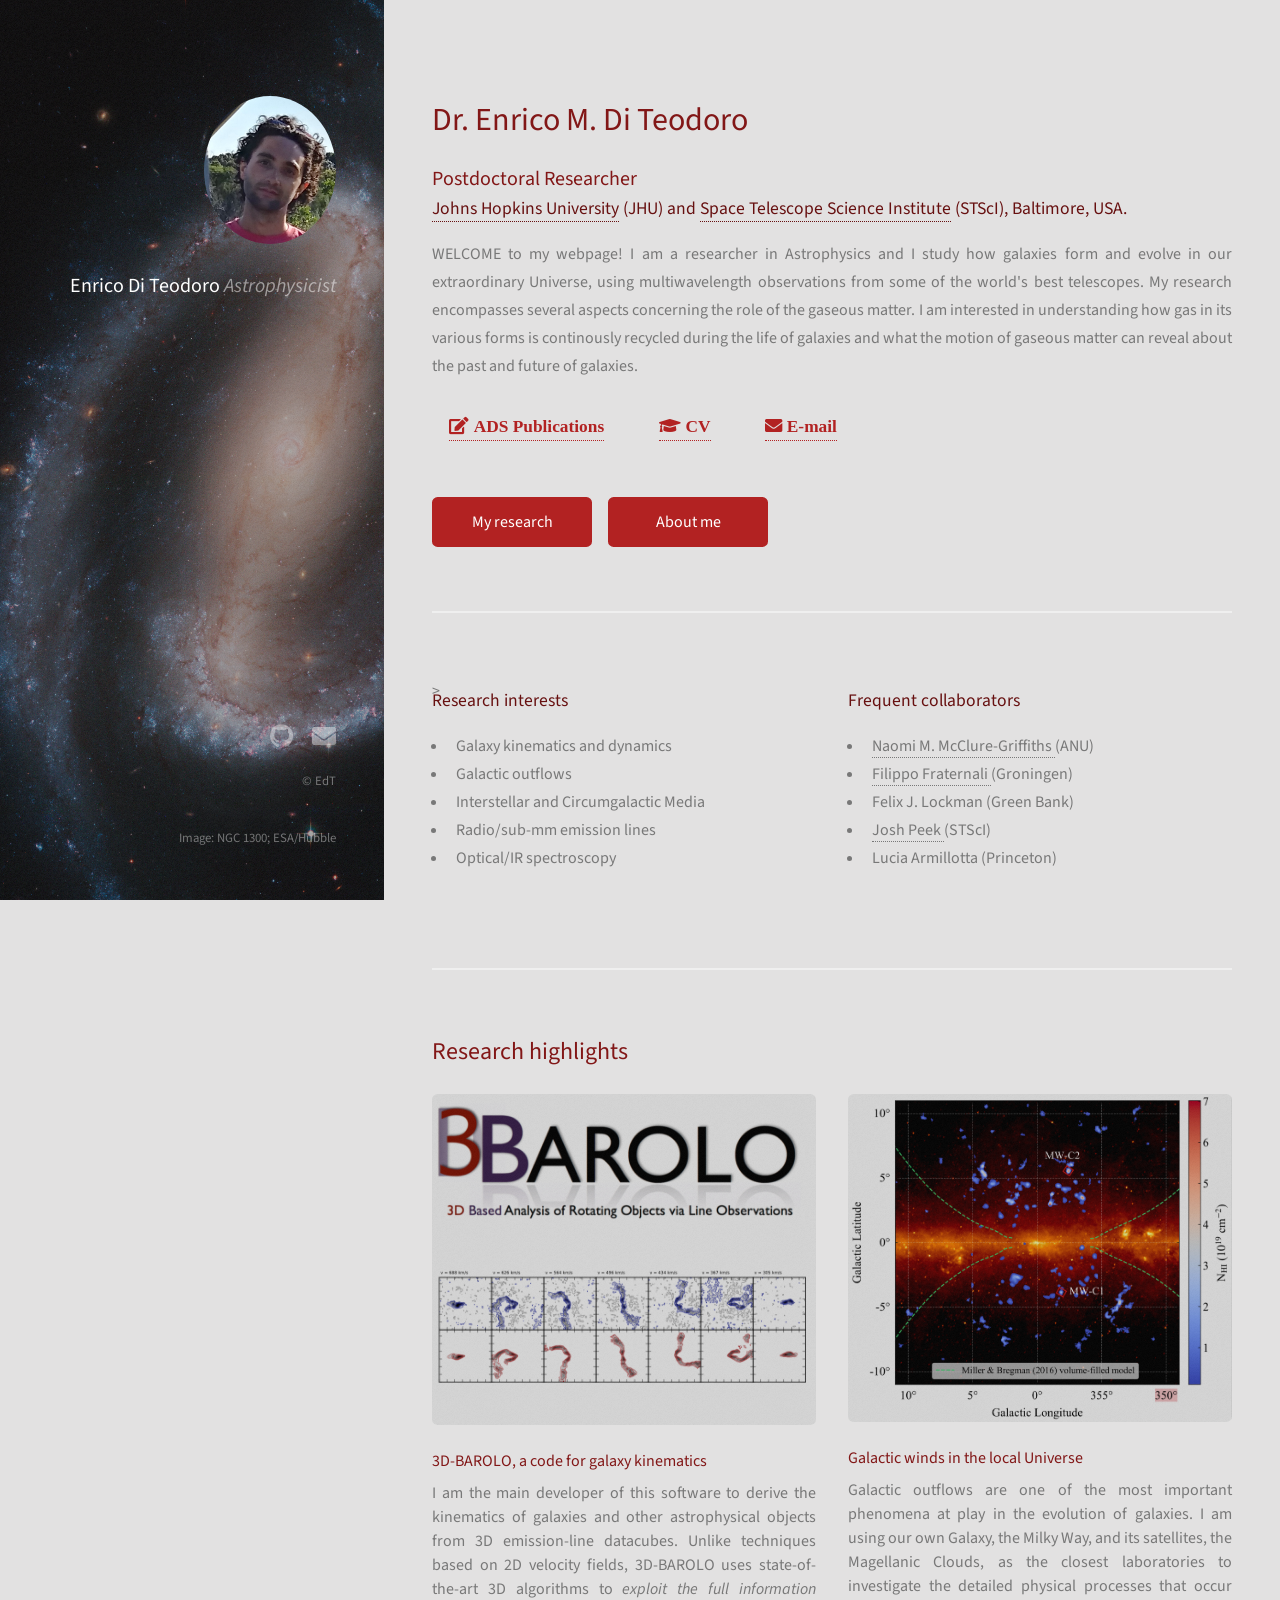
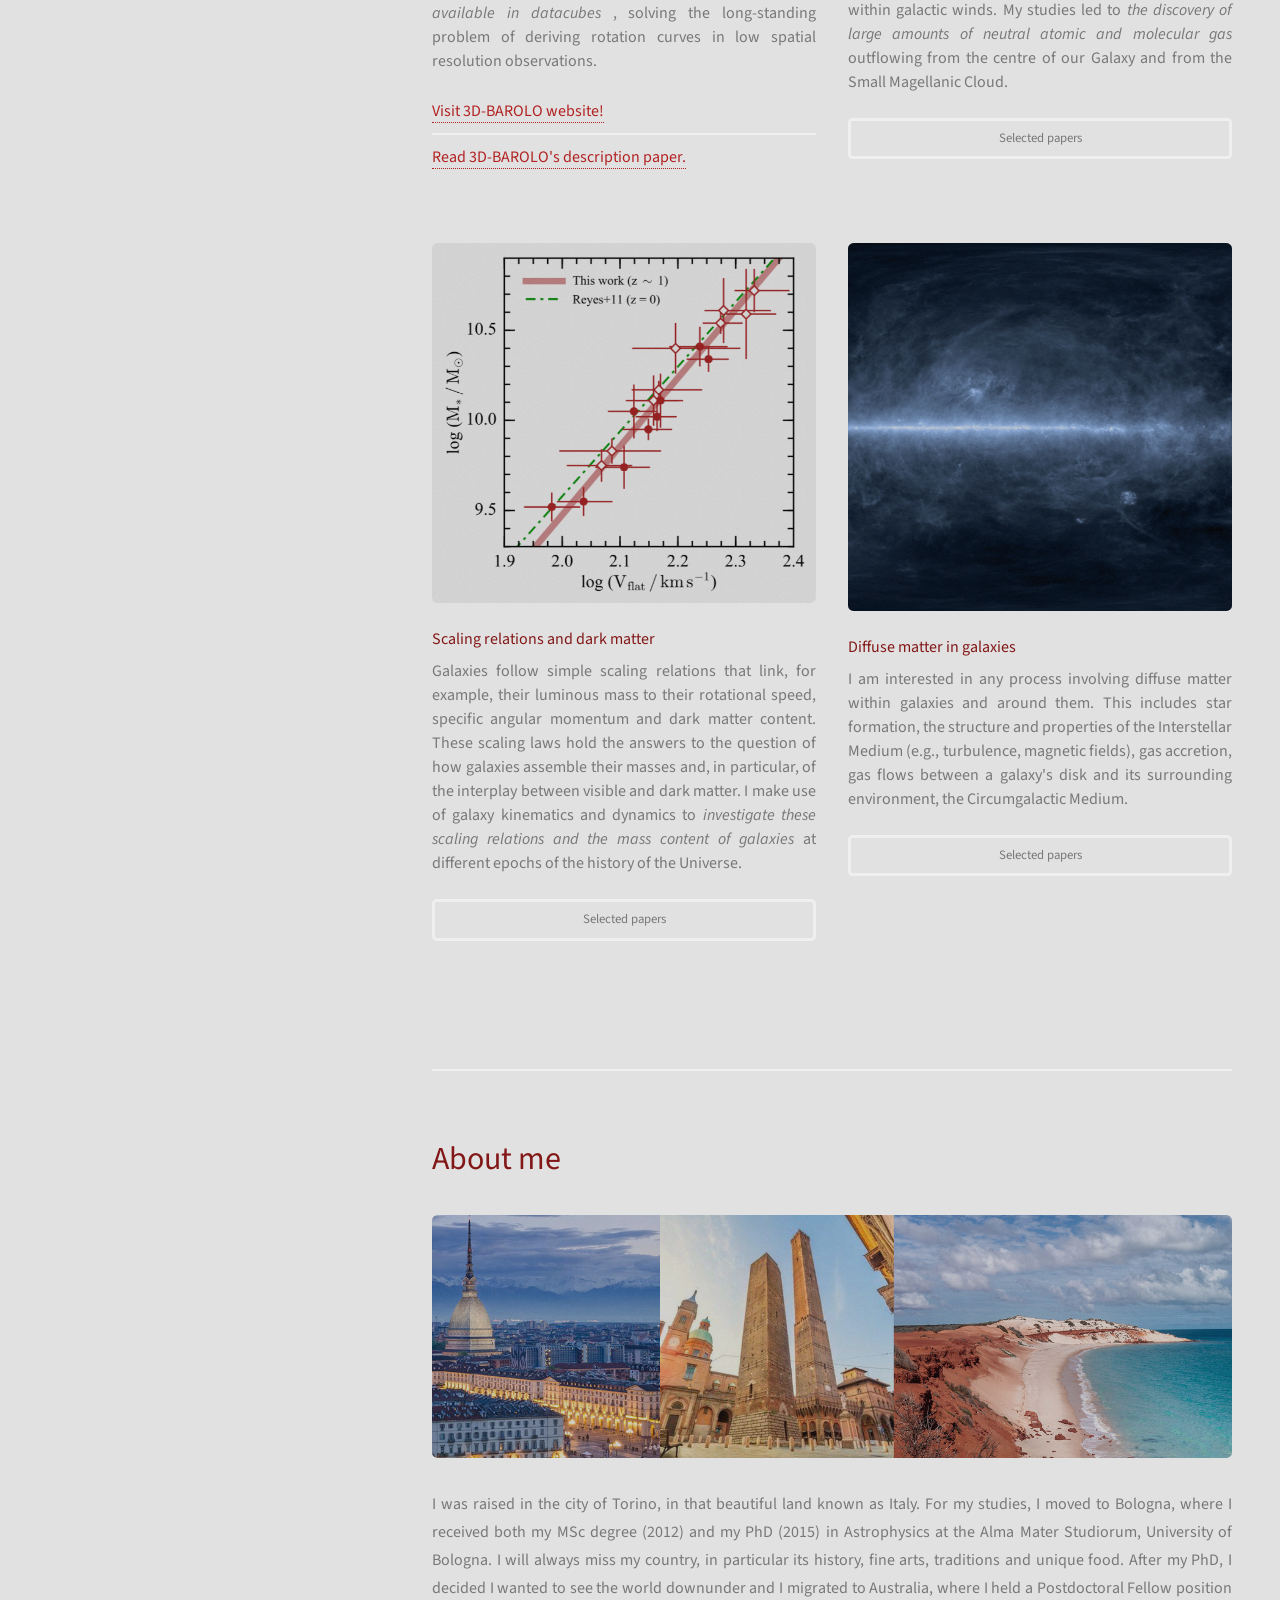
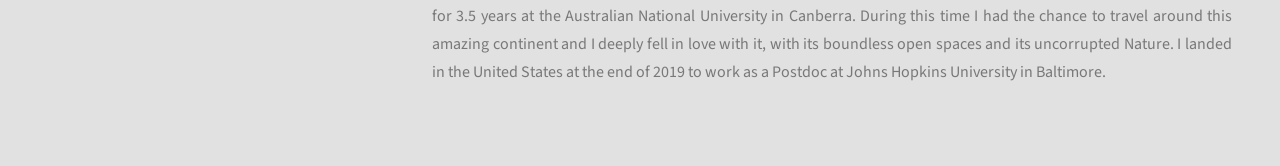
==== commit 7b72adff: "website v1" ====
--- a/index.html
+++ b/index.html
@@ -1,12 +1,7 @@
 <!DOCTYPE HTML>
-<!--
-	Strata by HTML5 UP
-	html5up.net | @ajlkn
-	Free for personal and commercial use under the CCA 3.0 license (html5up.net/license)
--->
 <html>
 	<head>
-		<title>Strata by HTML5 UP</title>
+		<title>Enrico Di Teodoro's website</title>
 		<meta charset="utf-8" />
 		<meta name="viewport" content="width=device-width, initial-scale=1, user-scalable=no" />
 		<link rel="stylesheet" href="assets/css/main.css" />
@@ -16,10 +11,9 @@
 		<!-- Header -->
 			<header id="header">
 				<div class="inner">
-					<a href="#" class="image avatar"><img src="images/avatar.jpg" alt="" /></a>
-					<h1><strong>I am Strata</strong>, a super simple<br />
-					responsive site template freebie<br />
-					crafted by <a href="http://html5up.net">HTML5 UP</a>.</h1>
+					<a href="index.html" class="image avatar"><img src="images/me.jpg" alt="" /></a>
+					<h1><strong>Enrico Di Teodoro</strong> <br />
+					<em>Astrophysicist</em> <br /> </h1>
 				</div>
 			</header>
 
@@ -29,56 +23,142 @@
 				<!-- One -->
 					<section id="one">
 						<header class="major">
-							<h2>Ipsum lorem dolor aliquam ante commodo<br />
-							magna sed accumsan arcu neque.</h2>
+							<h2>Dr. Enrico M. Di Teodoro</h2>
+							<h3>Postdoctoral Researcher</h3>
+							<h4> <a href="https://physics-astronomy.jhu.edu/"> Johns Hopkins University</a> (JHU) and <a href="https://www.stsci.edu/">Space Telescope Science Institute</a> (STScI), Baltimore, USA.</h4>
 						</header>
-						<p>Accumsan orci faucibus id eu lorem semper. Eu ac iaculis ac nunc nisi lorem vulputate lorem neque cubilia ac in adipiscing in curae lobortis tortor primis integer massa adipiscing id nisi accumsan pellentesque commodo blandit enim arcu non at amet id arcu magna. Accumsan orci faucibus id eu lorem semper nunc nisi lorem vulputate lorem neque cubilia.</p>
+
+						<p> WELCOME to my webpage! I am a researcher in Astrophysics and I study how galaxies form and evolve in our extraordinary Universe,
+						using multiwavelength observations from some of the world's best telescopes.
+						My research encompasses several aspects concerning the role of the gaseous matter. I am interested in understanding how gas in its 
+						various forms is continously recycled during the life of galaxies and what the motion of gaseous matter can reveal about the past 
+						and future of galaxies. 
+						</p>
+
+
+						<footer>
+							<span class="mymagic">
+							<a href="https://ui.adsabs.harvard.edu/user/libraries/P3jVXEARQKinoXDsYfjRdg" class="fa fa-edit"> ADS Publications</a>
+							</span>
+
+						    <span class="mymagic">
+							<a href="https://www.dropbox.com/s/edpedb0qs060f3o/CV_EDT.pdf?dl=0" <i class="fa fa-graduation-cap"></i> CV</a>
+							</span>
+
+							<span class="mymagic">
+							<a href="mailto:enrico.diteodoro@gmail.com" class="fa fa-envelope"> E-mail</a>
+							</span>
+								<br><br><br>
+
 						<ul class="actions">
-							<li><a href="#" class="button">Learn More</a></li>
+							<li><a href="#two" class="button primary">My research</a></li>
+							<li><a href="#aboutme" class="button primary">About me</a></li>
 						</ul>
+
 					</section>
 
-				<!-- Two -->
+
+					<section id="ressum">>
+							<div class="row">
+								<div class="col-6 col-12-xsmall">
+									<h4>Research interests</h4>
+									<ul>
+										<li>Galaxy kinematics and dynamics</li>
+										<li>Galactic outflows</li>
+										<li>Interstellar and Circumgalactic Media</li>
+										<li>Radio/sub-mm emission lines</li>
+										<li>Optical/IR spectroscopy </li>
+									</ul>
+								</div>
+								<div class="col-6 col-12-xsmall">
+									<h4>Frequent collaborators</h4>
+									<ul>
+										<li><a href="http://www.mso.anu.edu.au/~naomi/" style="color:#787878"> Naomi M. McClure-Griffiths </a> (ANU) </li>
+										<li><a href="https://www.filippofraternali.com/" style="color:#787878">Filippo Fraternali </a> (Groningen) </li>
+										<li>Felix J. Lockman (Green Bank)</li>
+										<li><a href="https://www.stsci.edu/~jegpeek/" style="color:#787878"> Josh Peek </a> (STScI) </li>
+										<li>Lucia Armillotta (Princeton)</li>
+									<ul>
+								</div>
+					</section>
+
+				<!-- Research highlights -->
 					<section id="two">
-						<h2>Recent Work</h2>
+						<h2>Research highlights</h2>
 						<div class="row">
 							<article class="col-6 col-12-xsmall work-item">
-								<a href="images/fulls/01.jpg" class="image fit thumb"><img src="images/thumbs/01.jpg" alt="" /></a>
-								<h3>Magna sed consequat tempus</h3>
-								<p>Lorem ipsum dolor sit amet nisl sed nullam feugiat.</p>
+								<a href="images/fulls/bb.png" class="image fit thumb"><img src="images/thumbs/bb.png" alt="" /></a>
+								<h3> 3D-BAROLO, a code for galaxy kinematics </h3>
+								<p> I am the main developer of this software to derive the kinematics of galaxies and other astrophysical 
+								    objects from 3D emission-line datacubes. Unlike techniques based on 2D velocity fields, 
+								    3D-BAROLO uses state-of-the-art 3D algorithms to <em> exploit the full information available in datacubes </em>, 
+								    solving the long-standing problem of deriving rotation curves in low spatial resolution observations. <br /><br />
+								    <ul class="alt">
+								        <li> <a href="https://editeodoro.github.io/Bbarolo/"> Visit 3D-BAROLO website! </a>
+								        <li> <a href="https://ui.adsabs.harvard.edu/abs/2015MNRAS.451.3021D"> Read 3D-BAROLO's description paper. </a> 
+							        </ul>
+								</p>
 							</article>
 							<article class="col-6 col-12-xsmall work-item">
-								<a href="images/fulls/02.jpg" class="image fit thumb"><img src="images/thumbs/02.jpg" alt="" /></a>
-								<h3>Ultricies lacinia interdum</h3>
-								<p>Lorem ipsum dolor sit amet nisl sed nullam feugiat.</p>
+								<a href="images/fulls/gc.png" class="image fit thumb"><img src="images/thumbs/gc.png" alt="" /></a>
+								<h3>Galactic winds in the local Universe </h3>
+								<p> Galactic outflows are one of the most important phenomena at play in the evolution of galaxies.
+								    I am using our own Galaxy, the Milky Way, and its satellites, the Magellanic Clouds, as the closest 
+								    laboratories to investigate the detailed physical processes that occur within galactic winds. My 
+                                    studies led to <em> the discovery of large amounts of neutral atomic and molecular gas </em> outflowing from 
+                                    the centre of our Galaxy and from the Small Magellanic Cloud. <br /><br />
+									<ul class="actions fit small">
+								    <li><a href="https://ui.adsabs.harvard.edu/search/q=docs(a6cdacb3518ece504693547863a31c46)&sort=date%20desc%2C%20bibcode%20desc&p_=0" class="button fit small">Selected papers</a></li>
+							        </ul>
+								</p>
 							</article>
 							<article class="col-6 col-12-xsmall work-item">
-								<a href="images/fulls/03.jpg" class="image fit thumb"><img src="images/thumbs/03.jpg" alt="" /></a>
-								<h3>Tortor metus commodo</h3>
-								<p>Lorem ipsum dolor sit amet nisl sed nullam feugiat.</p>
+								<a href="images/fulls/tf.png" class="image fit thumb"><img src="images/thumbs/tf.png" alt="" /></a>
+								<h3>Scaling relations and dark matter</h3>
+								<p> Galaxies follow simple scaling relations that link, for example, their luminous mass to their rotational speed, 
+								    specific angular momentum and dark matter content.
+								    These scaling laws hold the answers to the question of how galaxies assemble their masses and, in particular, 
+								    of the interplay between visible and dark matter.
+                                    I make use of galaxy kinematics and dynamics to <em> investigate these scaling relations and the mass content of galaxies </em> 
+                                    at different epochs of the history of the Universe. <br /><br />
+                                    <ul class="actions fit small">
+								    <li><a href="https://ui.adsabs.harvard.edu/search/q=docs(521e00e058ef6468589027b6b8d12a7f)&sort=date%20desc%2C%20bibcode%20desc&p_=0" class="button fit small">Selected papers</a></li>
+							        </ul>
+								</p>
 							</article>
 							<article class="col-6 col-12-xsmall work-item">
-								<a href="images/fulls/04.jpg" class="image fit thumb"><img src="images/thumbs/04.jpg" alt="" /></a>
-								<h3>Quam neque phasellus</h3>
-								<p>Lorem ipsum dolor sit amet nisl sed nullam feugiat.</p>
-							</article>
-							<article class="col-6 col-12-xsmall work-item">
-								<a href="images/fulls/05.jpg" class="image fit thumb"><img src="images/thumbs/05.jpg" alt="" /></a>
-								<h3>Nunc enim commodo aliquet</h3>
-								<p>Lorem ipsum dolor sit amet nisl sed nullam feugiat.</p>
-							</article>
-							<article class="col-6 col-12-xsmall work-item">
-								<a href="images/fulls/06.jpg" class="image fit thumb"><img src="images/thumbs/06.jpg" alt="" /></a>
-								<h3>Risus ornare lacinia</h3>
-								<p>Lorem ipsum dolor sit amet nisl sed nullam feugiat.</p>
+								<a href="images/fulls/mw.png" class="image fit thumb"><img src="images/thumbs/mw.png" alt="" /></a>
+								<h3>Diffuse matter in galaxies</h3>
+								<p> I am interested in any process involving diffuse matter within galaxies and around them. 
+								    This includes star formation, the structure and properties of the Interstellar Medium (e.g., 
+								    turbulence, magnetic fields), gas accretion, gas flows between a galaxy's disk and its 
+								    surrounding environment, the Circumgalactic Medium. <br /><br />
+                                    <ul class="actions fit small">
+								    <li><a href="https://ui.adsabs.harvard.edu/search/q=docs(fb4d9824fcd05def772028940fb92089)&sort=date%20desc%2C%20bibcode%20desc&p_=0" class="button fit small">Selected papers</a></li>
+							        </ul>
+								</p>
 							</article>
 						</div>
-						<ul class="actions">
-							<li><a href="#" class="button">Full Portfolio</a></li>
-						</ul>
 					</section>
-
-				<!-- Three -->
+                    
+                    
+                    <section id="aboutme">
+						<h1>About me</h1>
+						<div class="col-12"><span class="image fit"><img src="images/mylife.jpg" alt="" /></span></div>
+						<p>
+						   I was raised in the city of Torino, in that beautiful land known as Italy. 
+						   For my studies, I moved to Bologna, where I received both my MSc degree (2012) and my PhD (2015) 
+						   in Astrophysics at the Alma Mater Studiorum, University of Bologna. 
+						   I will always miss my country, in particular its history, fine arts, traditions and unique food.
+						   After my PhD, I decided I wanted to see the world downunder and I migrated to Australia, 
+						   where I held a Postdoctoral Fellow position for 3.5 years at the Australian National University in
+						   Canberra. During this time I had the chance to travel around this amazing continent and I deeply fell in love
+						   with it, with its boundless open spaces and its uncorrupted Nature. 
+						   I landed in the United States at the end of 2019 to work as a Postdoc at Johns Hopkins University in Baltimore. 
+						</p>
+					</section>
+
+<!--				
 					<section id="three">
 						<h2>Get In Touch</h2>
 						<p>Accumsan pellentesque commodo blandit enim arcu non at amet id arcu magna. Accumsan orci faucibus id eu lorem semper nunc nisi lorem vulputate lorem neque lorem ipsum dolor.</p>
@@ -116,8 +196,6 @@
 						</div>
 					</section>
 
-				<!-- Four -->
-				<!--
 					<section id="four">
 						<h2>Elements</h2>
 
@@ -432,21 +510,21 @@
 						</section>
 
 					</section>
-				-->
 
 			</div>
-
+-->
 		<!-- Footer -->
 			<footer id="footer">
 				<div class="inner">
 					<ul class="icons">
-						<li><a href="#" class="icon brands fa-twitter"><span class="label">Twitter</span></a></li>
-						<li><a href="#" class="icon brands fa-github"><span class="label">Github</span></a></li>
-						<li><a href="#" class="icon brands fa-dribbble"><span class="label">Dribbble</span></a></li>
-						<li><a href="#" class="icon solid fa-envelope"><span class="label">Email</span></a></li>
+						<!-- <li><a href="#" class="icon brands fa-twitter"><span class="label">Twitter</span></a></li>-->
+						<li><a href="https://github.com/editeodoro/" class="icon brands fa-github"><span class="label">Github</span></a></li>
+						<!-- <li><a href="#" class="icon brands fa-dribbble"><span class="label">Dribbble</span></a></li>-->
+						<li><a href="mailto:enrico.diteodoro@gmail.com" class="icon solid fa-envelope"><span class="label">Email</span></a></li>
 					</ul>
 					<ul class="copyright">
-						<li>&copy; Untitled</li><li>Design: <a href="http://html5up.net">HTML5 UP</a></li>
+						<li>&copy; EdT</li> <br />
+						Image: NGC 1300; ESA/Hubble
 					</ul>
 				</div>
 			</footer>
--- a/assets/css/main.css
+++ b/assets/css/main.css
@@ -72,6 +72,13 @@
 	appearance: none;
 }
 
+
+.mymagic {
+	padding: 0em 2em 0em 1em;
+	font-size: 13pt;
+	font-weight: bold;
+}
+
 /* Basic */
 
 	html {
@@ -83,7 +90,7 @@
 	}
 
 	body {
-		background: #fff;
+		background: #e2e1e1;
 	}
 
 		body.is-preload *, body.is-preload *:before, body.is-preload *:after {
@@ -98,7 +105,7 @@
 		}
 
 	body, input, select, textarea {
-		color: #a2a2a2;
+		color: #787878;
 		font-family: "Source Sans Pro", Helvetica, sans-serif;
 		font-size: 16pt;
 		font-weight: 400;
@@ -111,15 +118,9 @@
 		-ms-transition: color 0.2s ease-in-out, border-color 0.2s ease-in-out;
 		transition: color 0.2s ease-in-out, border-color 0.2s ease-in-out;
 		border-bottom: dotted 1px;
-		color: #49bf9d;
+		color: #b22222;
 		text-decoration: none;
 	}
-
-		a:hover {
-			border-bottom-color: transparent;
-			color: #49bf9d !important;
-			text-decoration: none;
-		}
 
 	strong, b {
 		color: #787878;
@@ -132,10 +133,12 @@
 
 	p {
 		margin: 0 0 2em 0;
+		text-align: justify;
+
 	}
 
 	h1, h2, h3, h4, h5, h6 {
-		color: #787878;
+		color: #821717;
 		font-weight: 400;
 		line-height: 1em;
 		margin: 0 0 1em 0;
@@ -159,11 +162,14 @@
 	h3 {
 		font-size: 1.25em;
 		line-height: 1.5em;
+	    margin-top: -0.6em;
 	}
 
 	h4 {
+		color: #671010;
 		font-size: 1.1em;
 		line-height: 1.5em;
+	    margin-top: -1.0em;
 	}
 
 	h5 {
@@ -2116,7 +2122,8 @@
 		}
 
 		.image.left, .image.right {
-			max-width: 40%;
+			max-width: 20%;
+
 		}
 
 			.image.left img, .image.right img {
@@ -2464,8 +2471,8 @@
 		input[type="reset"]:hover,
 		input[type="button"]:hover,
 		.button:hover {
-			border-color: #49bf9d;
-			color: #49bf9d !important;
+			border-color: #b22222;
+			color: #b22222 !important;
 		}
 
 		input[type="submit"]:active,
@@ -2473,8 +2480,8 @@
 		input[type="button"]:active,
 		.button:active {
 			background-color: rgba(73, 191, 157, 0.1);
-			border-color: #49bf9d;
-			color: #49bf9d !important;
+			border-color: #b22222;
+			color: #b22222 !important;
 		}
 
 		input[type="submit"].icon,
@@ -2517,8 +2524,8 @@
 		input[type="reset"].primary,
 		input[type="button"].primary,
 		.button.primary {
-			background-color: #49bf9d;
-			border-color: #49bf9d;
+			background-color: #b22222;
+			border-color: #b22222;
 			color: #ffffff !important;
 		}
 
@@ -2526,16 +2533,16 @@
 			input[type="reset"].primary:hover,
 			input[type="button"].primary:hover,
 			.button.primary:hover {
-				background-color: #5cc6a7;
-				border-color: #5cc6a7;
+				background-color: #e24242;
+				border-color: #e24242;
 			}
 
 			input[type="submit"].primary:active,
 			input[type="reset"].primary:active,
 			input[type="button"].primary:active,
 			.button.primary:active {
-				background-color: #3eb08f;
-				border-color: #3eb08f;
+				background-color: #b22222;
+				border-color: #b22222;
 			}
 
 		input[type="submit"].disabled, input[type="submit"]:disabled,
@@ -2567,7 +2574,7 @@
 		}
 
 		.work-item p {
-			font-size: 0.8em;
+			font-size: 12pt;
 			line-height: 1.5em;
 			margin: 0;
 		}
@@ -2604,7 +2611,7 @@
 		position: fixed;
 		text-align: right;
 		top: 0;
-		width: 35%;
+		width: 25%;
 	}
 
 		#header > * {
@@ -2640,7 +2647,7 @@
 
 		#header .image.avatar {
 			margin: 0 0 1em 0;
-			width: 6.25em;
+			width: 8.25em;
 		}
 
 /* Footer */
@@ -2682,10 +2689,10 @@
 /* Main */
 
 	#main {
-		margin-left: 35%;
+		margin-left: 30%;
 		max-width: 54em;
 		padding: 8em 4em 4em 4em;
-		width: calc(100% - 35%);
+		width: calc(100% - 30%);
 	}
 
 		#main > section {
@@ -3192,6 +3199,13 @@
 					margin-top: -1em;
 				}
 
+		/* Mymagic */
+
+		.mymagic {
+			display:block;
+			padding: 2.25em 1.5em 0.25em 1.5em
+			font-size: 20em
+		}
 	}
 
 /* XSmall */
@@ -3218,4 +3232,4 @@
 				padding-left: 0;
 			}
 
-	}+	}
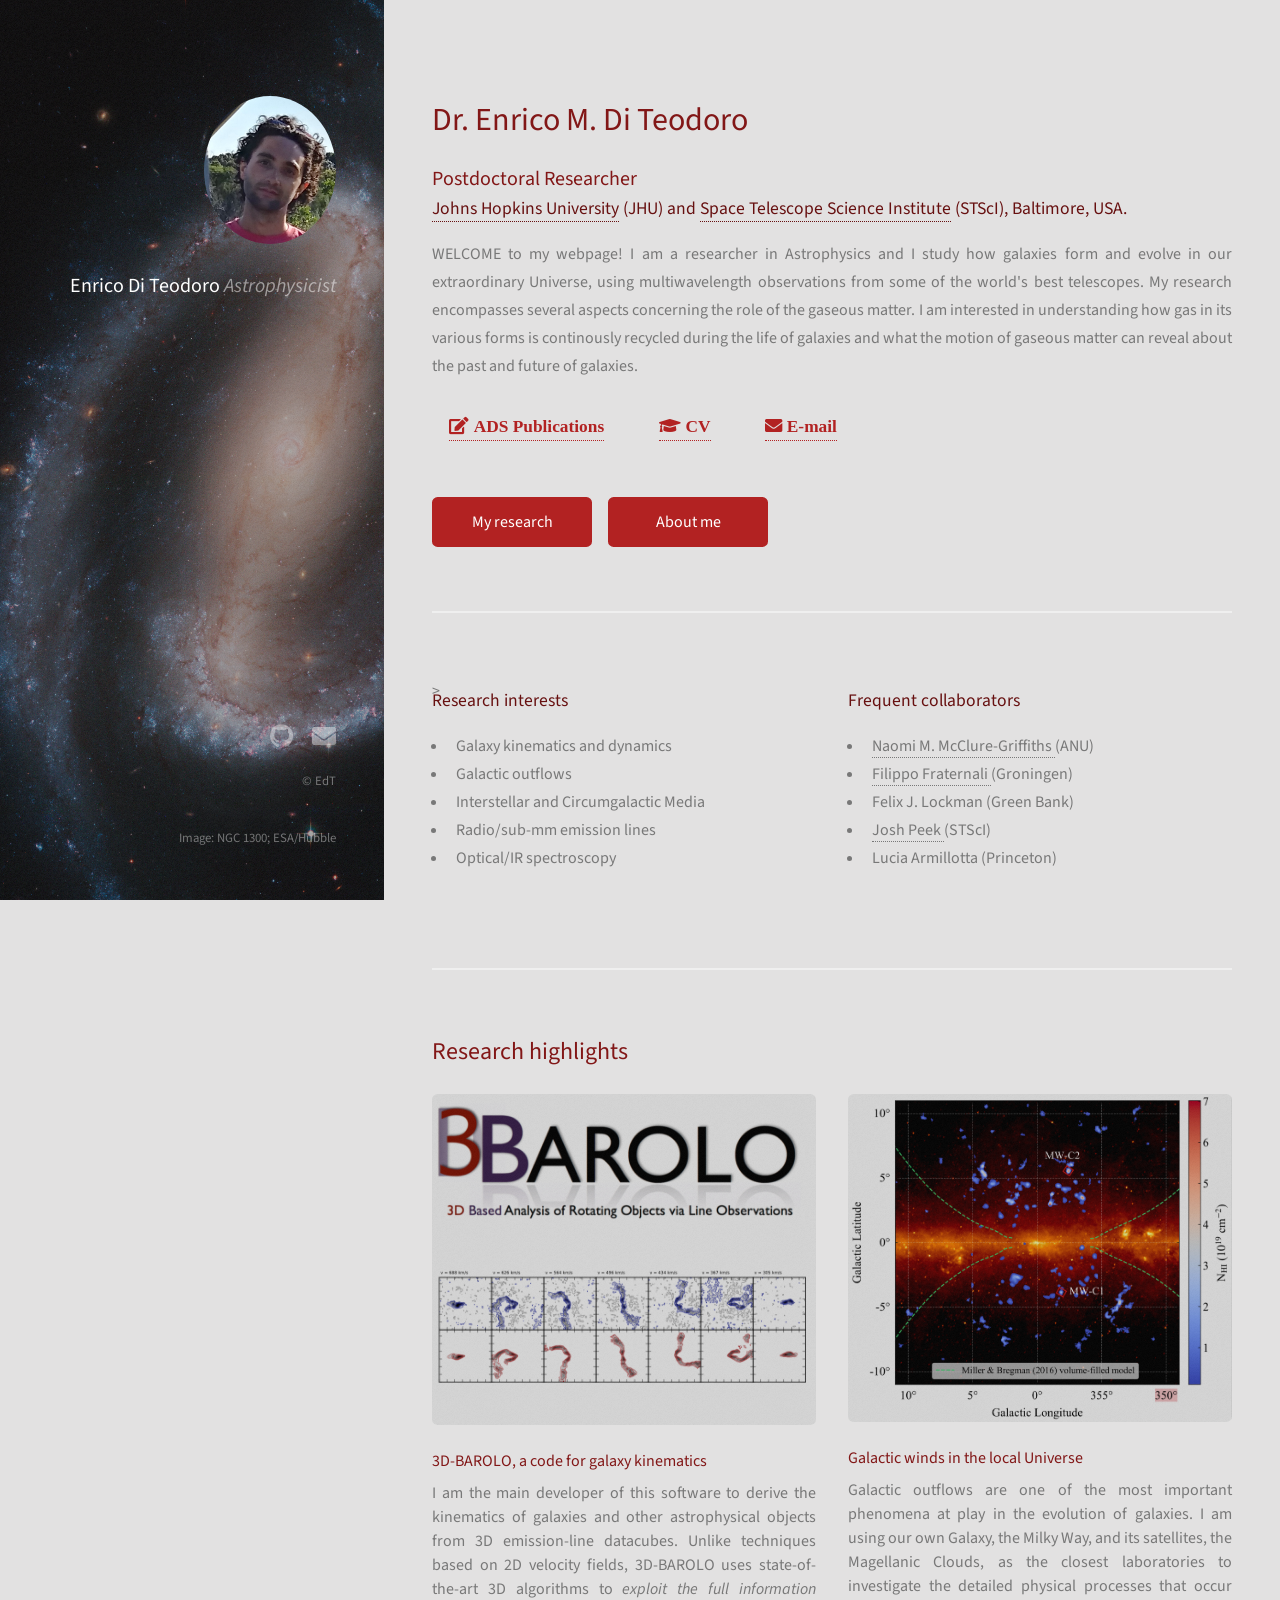
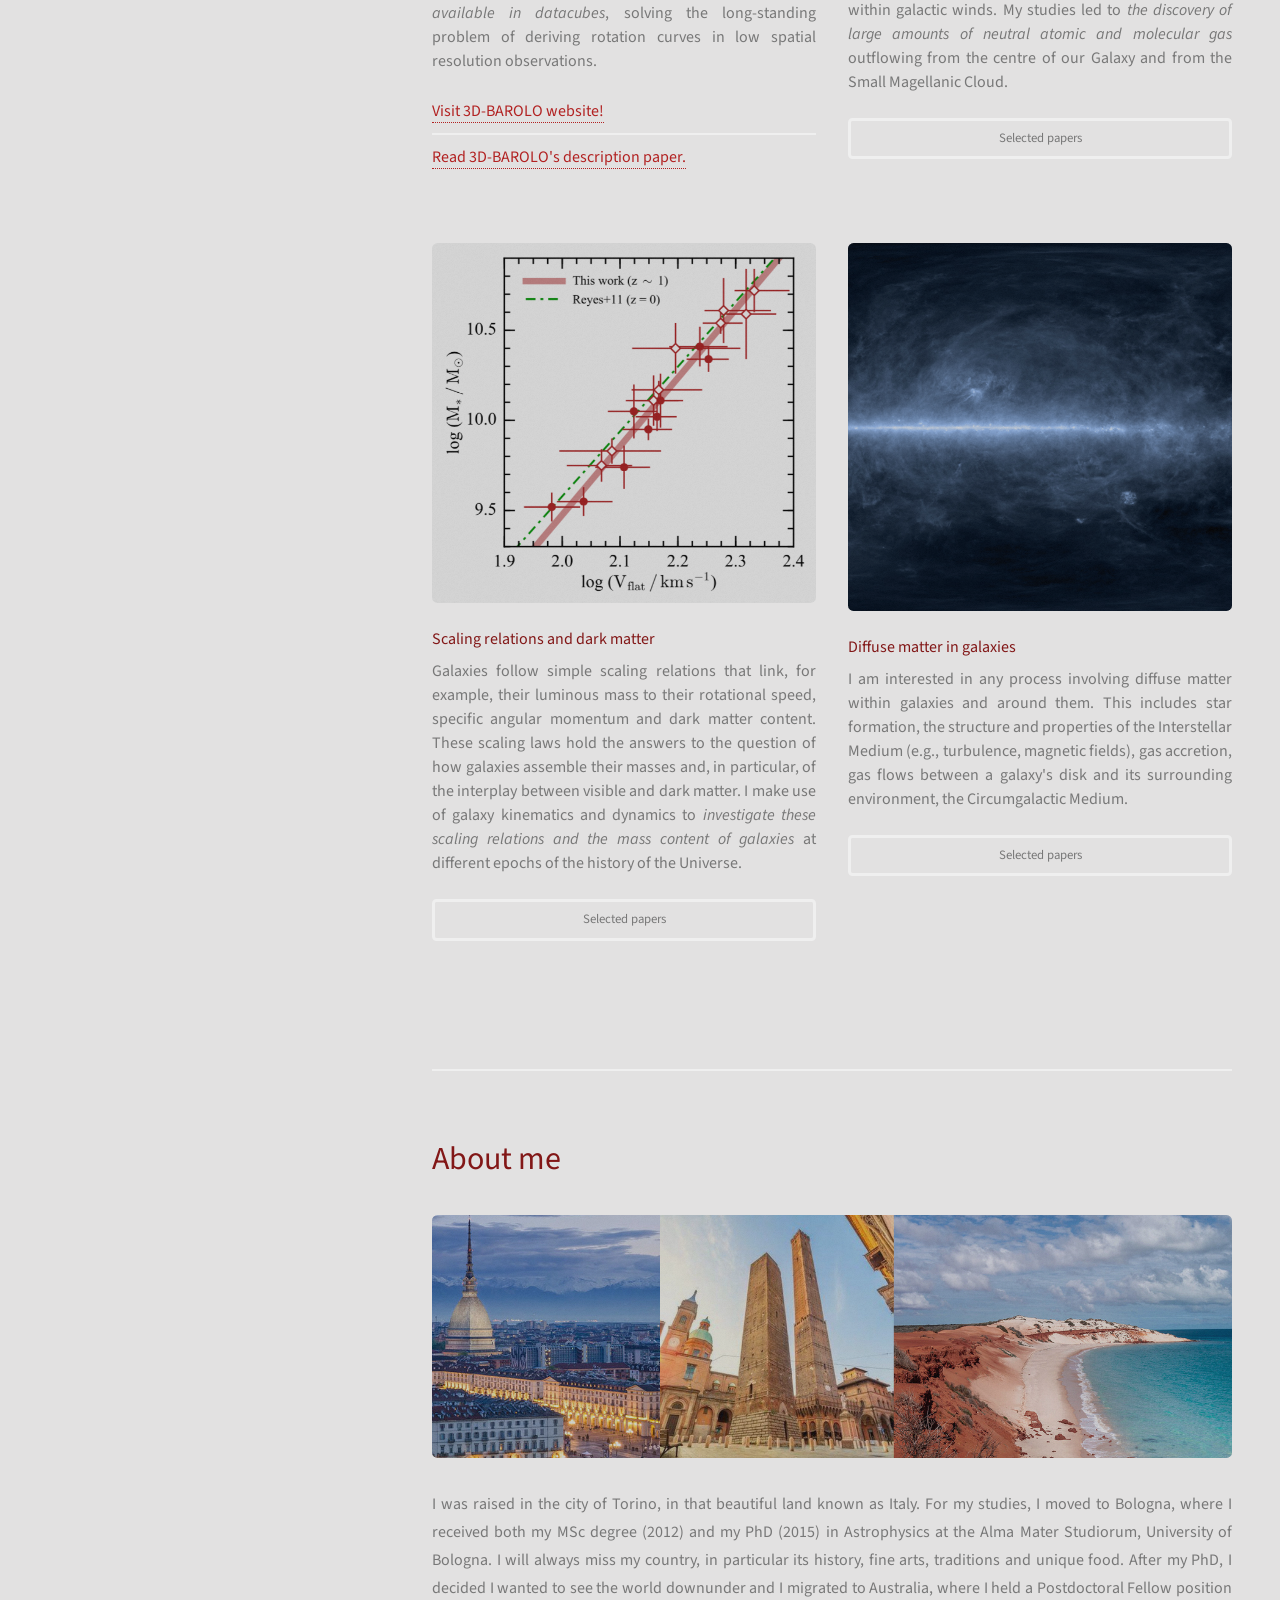
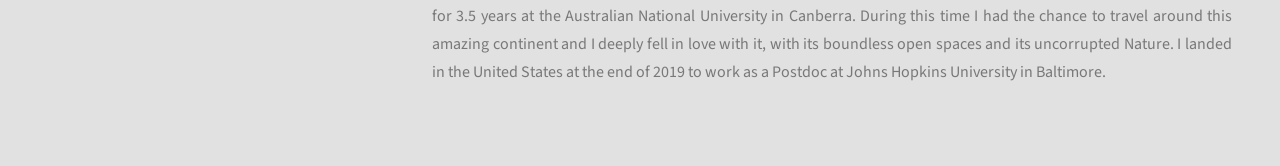
==== commit e878ffec: "correction" ====
--- a/index.html
+++ b/index.html
@@ -91,7 +91,7 @@
 								<h3> 3D-BAROLO, a code for galaxy kinematics </h3>
 								<p> I am the main developer of this software to derive the kinematics of galaxies and other astrophysical 
 								    objects from 3D emission-line datacubes. Unlike techniques based on 2D velocity fields, 
-								    3D-BAROLO uses state-of-the-art 3D algorithms to <em> exploit the full information available in datacubes </em>, 
+								    3D-BAROLO uses state-of-the-art 3D algorithms to <em> exploit the full information available in datacubes</em>, 
 								    solving the long-standing problem of deriving rotation curves in low spatial resolution observations. <br /><br />
 								    <ul class="alt">
 								        <li> <a href="https://editeodoro.github.io/Bbarolo/"> Visit 3D-BAROLO website! </a>
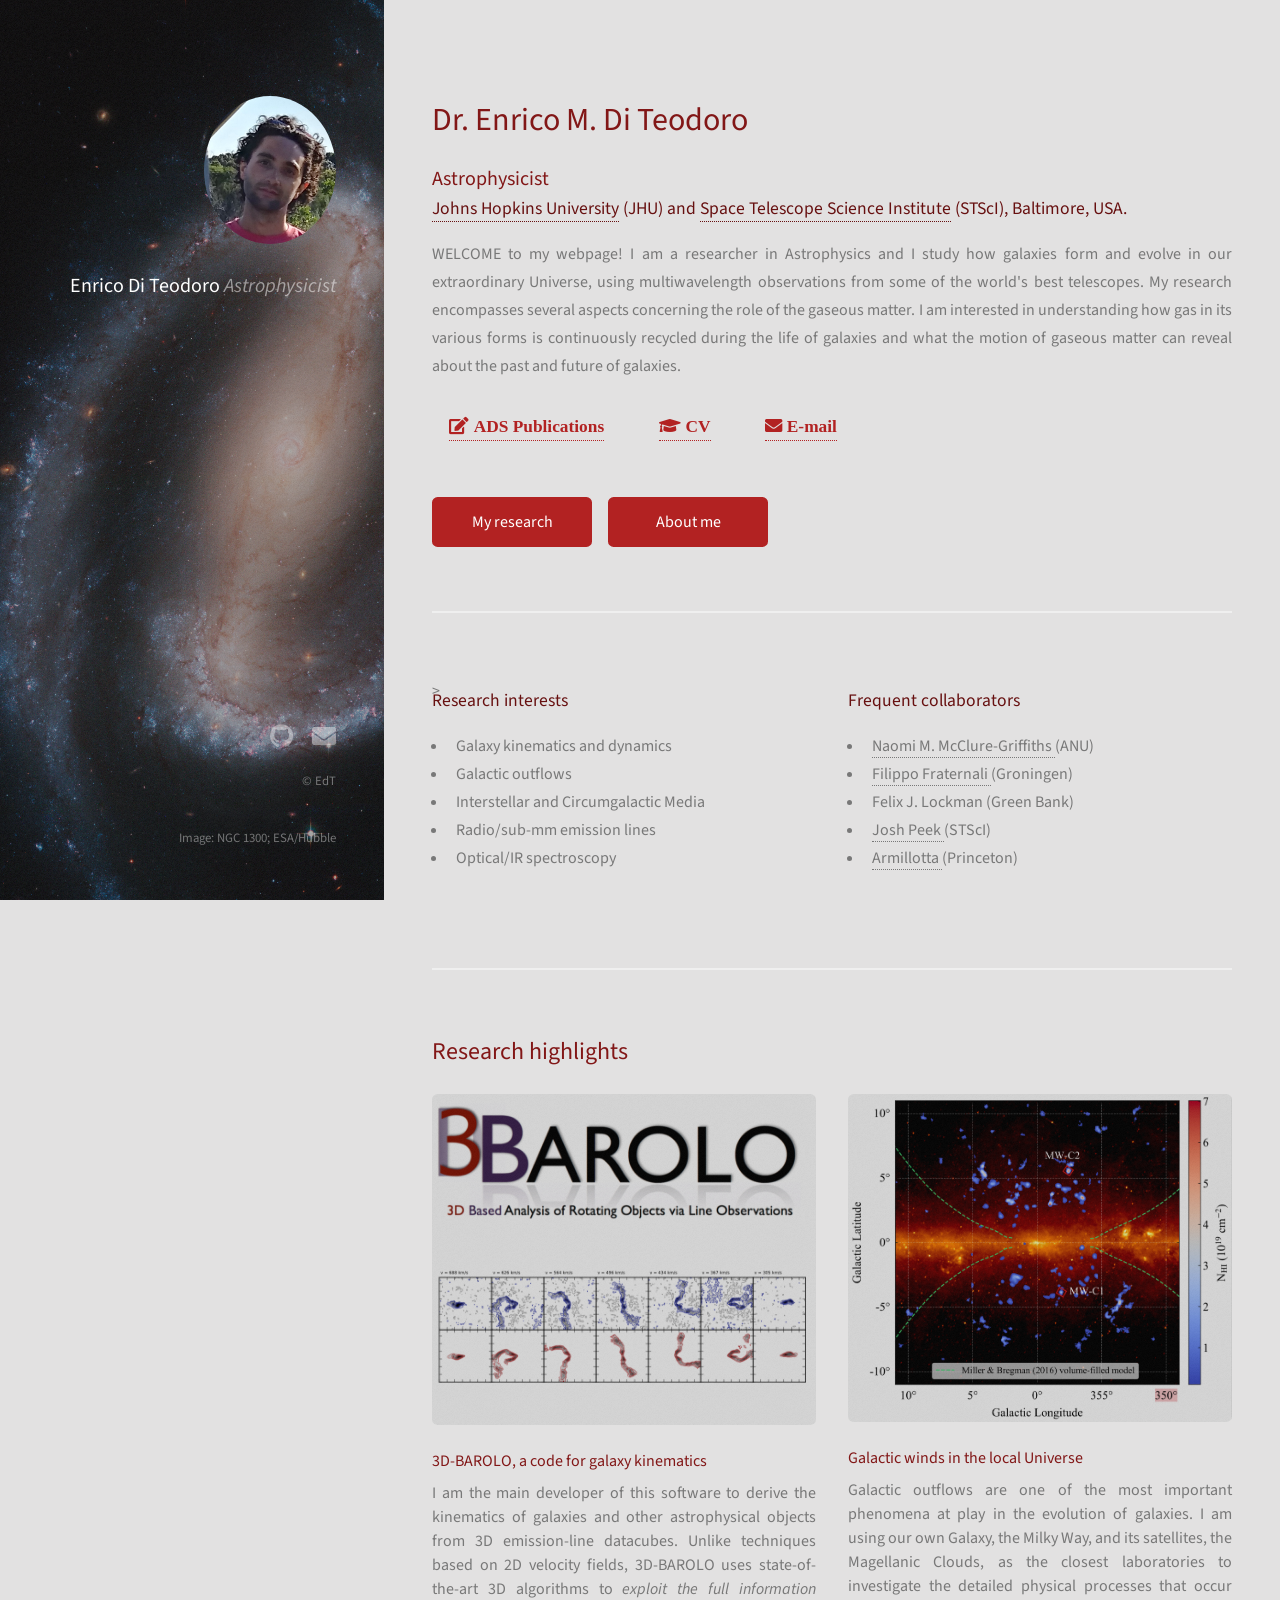
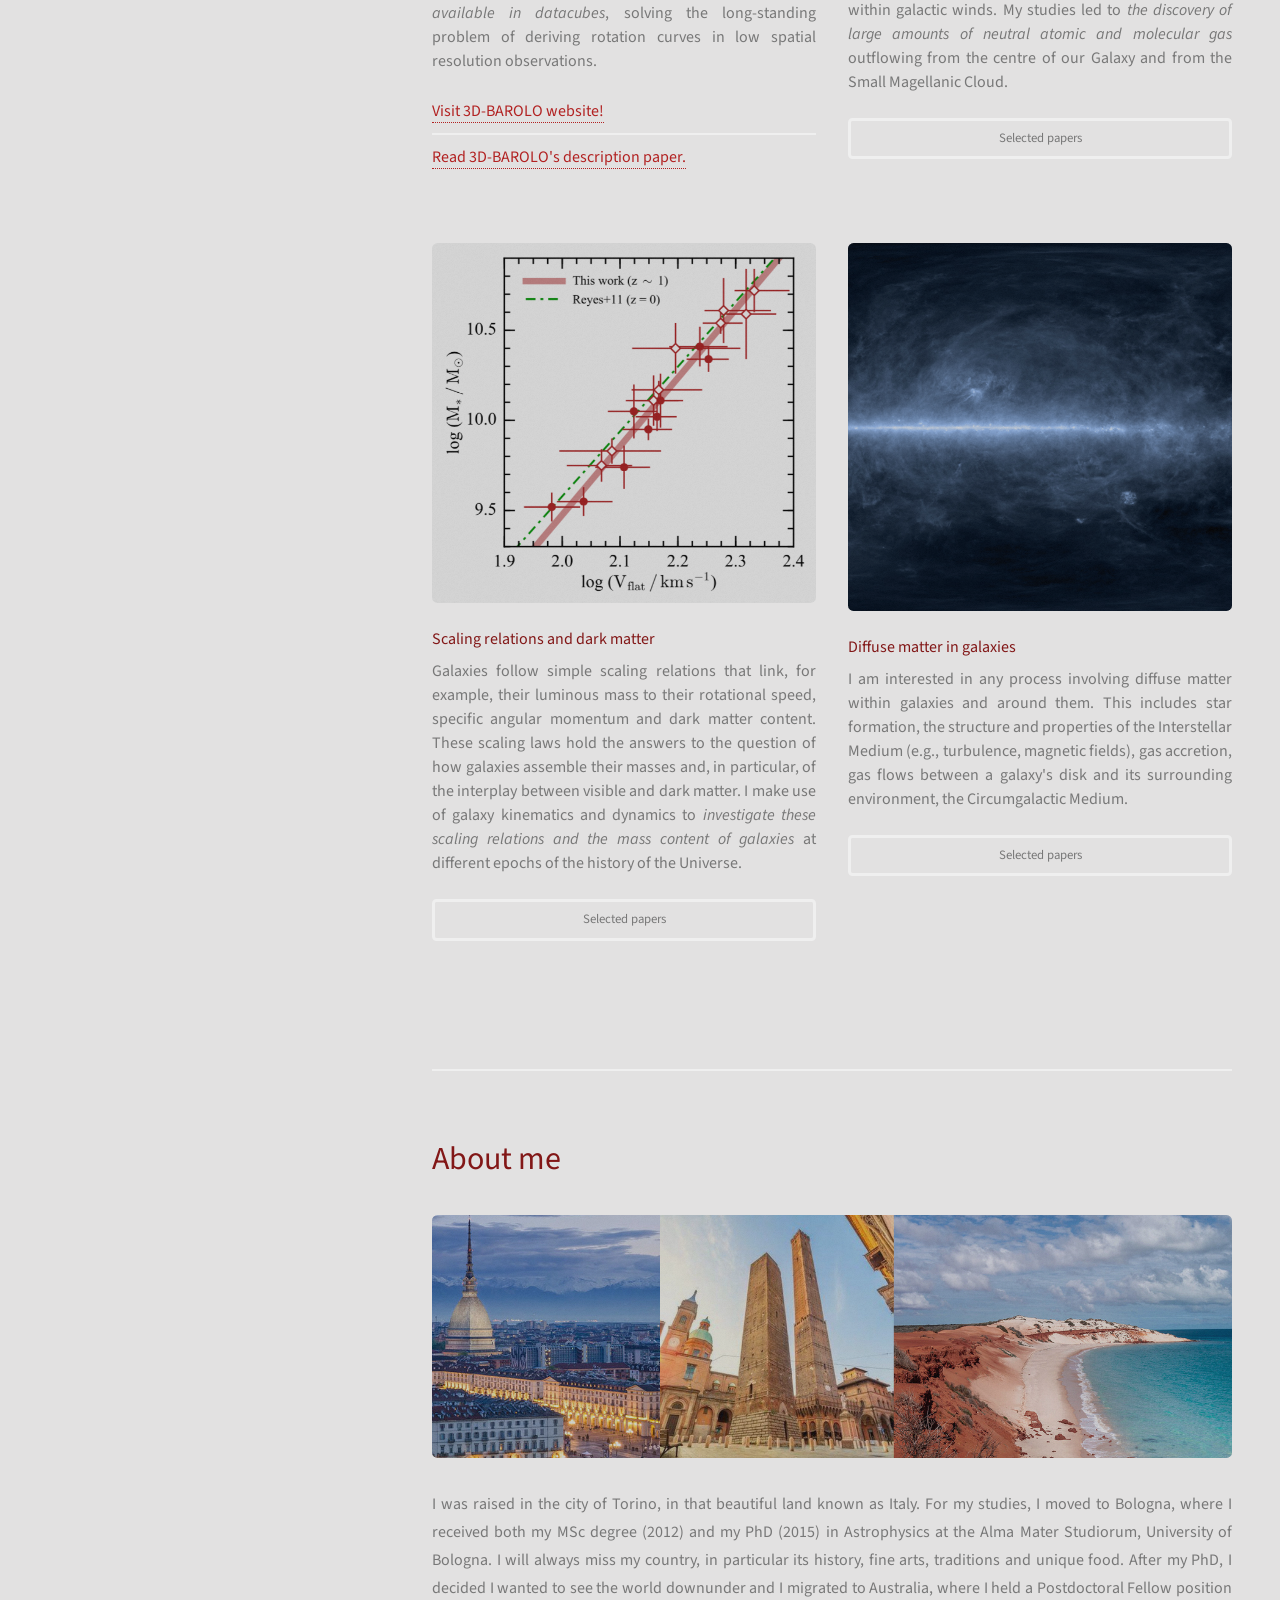
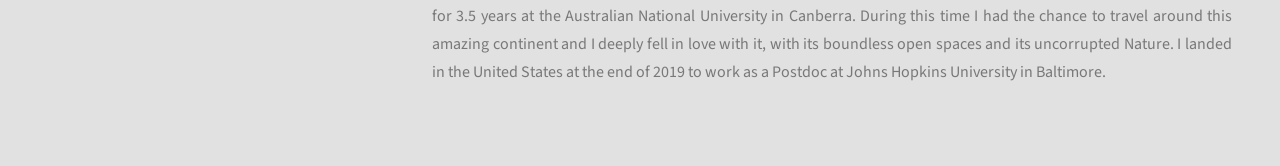
==== commit 920ac4bd: "Update 04/2022" ====
--- a/index.html
+++ b/index.html
@@ -1,6 +1,14 @@
 <!DOCTYPE HTML>
 <html>
 	<head>
+		<!-- Global site tag (gtag.js) - Google Analytics -->
+		<script async src="https://www.googletagmanager.com/gtag/js?id=UA-63460922-3"></script>
+		<script>
+			window.dataLayer = window.dataLayer || [];
+			function gtag(){dataLayer.push(arguments);}
+			gtag('js', new Date());
+			gtag('config', 'UA-63460922-3');
+		</script>
 		<title>Enrico Di Teodoro's website</title>
 		<meta charset="utf-8" />
 		<meta name="viewport" content="width=device-width, initial-scale=1, user-scalable=no" />
@@ -24,14 +32,14 @@
 					<section id="one">
 						<header class="major">
 							<h2>Dr. Enrico M. Di Teodoro</h2>
-							<h3>Postdoctoral Researcher</h3>
+							<h3>Astrophysicist</h3>
 							<h4> <a href="https://physics-astronomy.jhu.edu/"> Johns Hopkins University</a> (JHU) and <a href="https://www.stsci.edu/">Space Telescope Science Institute</a> (STScI), Baltimore, USA.</h4>
 						</header>
 
 						<p> WELCOME to my webpage! I am a researcher in Astrophysics and I study how galaxies form and evolve in our extraordinary Universe,
 						using multiwavelength observations from some of the world's best telescopes.
 						My research encompasses several aspects concerning the role of the gaseous matter. I am interested in understanding how gas in its 
-						various forms is continously recycled during the life of galaxies and what the motion of gaseous matter can reveal about the past 
+						various forms is continuously recycled during the life of galaxies and what the motion of gaseous matter can reveal about the past 
 						and future of galaxies. 
 						</p>
 
@@ -77,7 +85,7 @@
 										<li><a href="https://www.filippofraternali.com/" style="color:#787878">Filippo Fraternali </a> (Groningen) </li>
 										<li>Felix J. Lockman (Green Bank)</li>
 										<li><a href="https://www.stsci.edu/~jegpeek/" style="color:#787878"> Josh Peek </a> (STScI) </li>
-										<li>Lucia Armillotta (Princeton)</li>
+										<li><a href="https://larmillo.github.io/Lucia" style="color:#787878"> Armillotta </a> (Princeton)</li>
 									<ul>
 								</div>
 					</section>
@@ -108,7 +116,7 @@
                                     studies led to <em> the discovery of large amounts of neutral atomic and molecular gas </em> outflowing from 
                                     the centre of our Galaxy and from the Small Magellanic Cloud. <br /><br />
 									<ul class="actions fit small">
-								    <li><a href="https://ui.adsabs.harvard.edu/search/q=docs(a6cdacb3518ece504693547863a31c46)&sort=date%20desc%2C%20bibcode%20desc&p_=0" class="button fit small">Selected papers</a></li>
+								    <li><a href="https://ui.adsabs.harvard.edu/search/q=docs(2418042545571c17e3935b91e527543e)&sort=date%20desc%2C%20bibcode%20desc&p_=0" class="button fit small">Selected papers</a></li>
 							        </ul>
 								</p>
 							</article>
@@ -122,7 +130,7 @@
                                     I make use of galaxy kinematics and dynamics to <em> investigate these scaling relations and the mass content of galaxies </em> 
                                     at different epochs of the history of the Universe. <br /><br />
                                     <ul class="actions fit small">
-								    <li><a href="https://ui.adsabs.harvard.edu/search/q=docs(521e00e058ef6468589027b6b8d12a7f)&sort=date%20desc%2C%20bibcode%20desc&p_=0" class="button fit small">Selected papers</a></li>
+								    <li><a href="https://ui.adsabs.harvard.edu/search/q=docs(dda526fdf193c51d20ffd21420de958d)&sort=date%20desc%2C%20bibcode%20desc&p_=0" class="button fit small" class="button fit small">Selected papers</a></li>
 							        </ul>
 								</p>
 							</article>
@@ -134,7 +142,7 @@
 								    turbulence, magnetic fields), gas accretion, gas flows between a galaxy's disk and its 
 								    surrounding environment, the Circumgalactic Medium. <br /><br />
                                     <ul class="actions fit small">
-								    <li><a href="https://ui.adsabs.harvard.edu/search/q=docs(fb4d9824fcd05def772028940fb92089)&sort=date%20desc%2C%20bibcode%20desc&p_=0" class="button fit small">Selected papers</a></li>
+								    <li><a href="https://ui.adsabs.harvard.edu/search/q=docs(dc044cd9b45e29a1cda826cb225db804)&sort=date%20desc%2C%20bibcode%20desc&p_=0" class="button fit small">Selected papers</a></li>
 							        </ul>
 								</p>
 							</article>
@@ -538,4 +546,4 @@
 			<script src="assets/js/main.js"></script>
 
 	</body>
-</html>+</html>
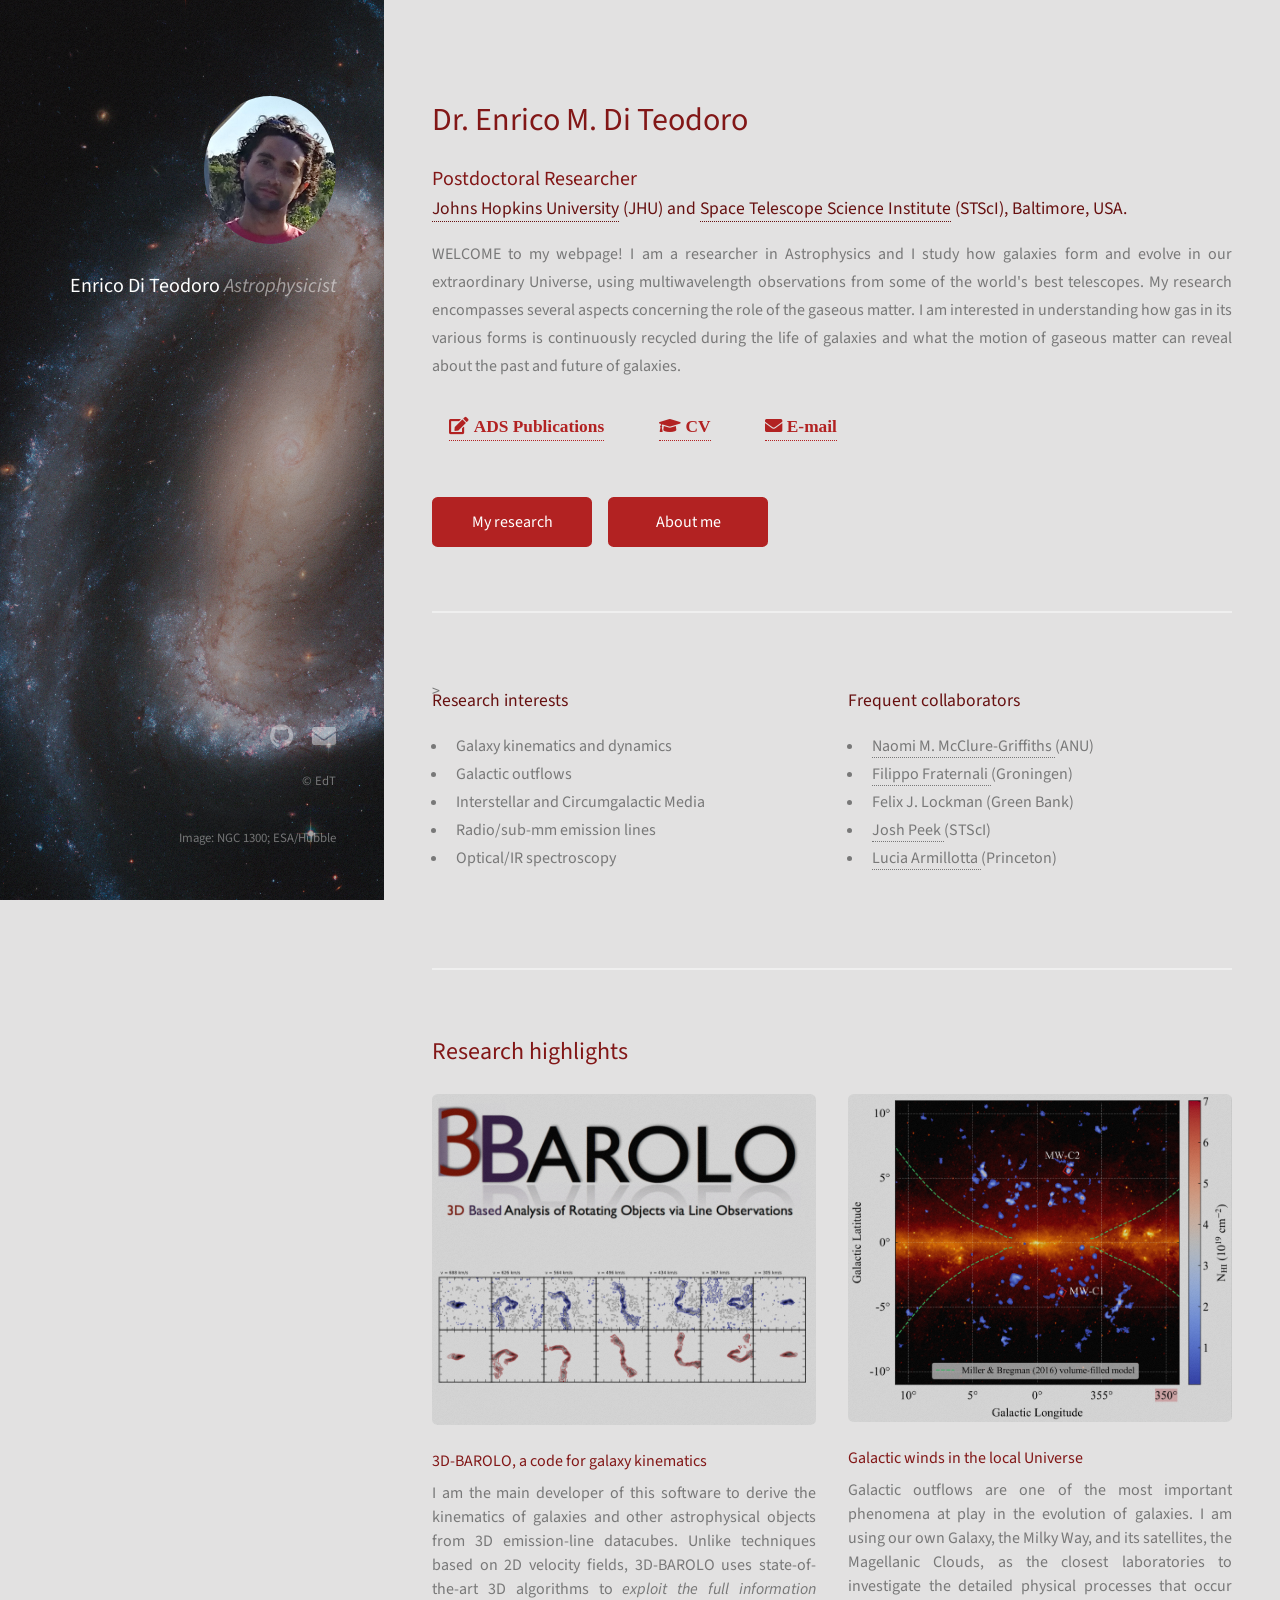
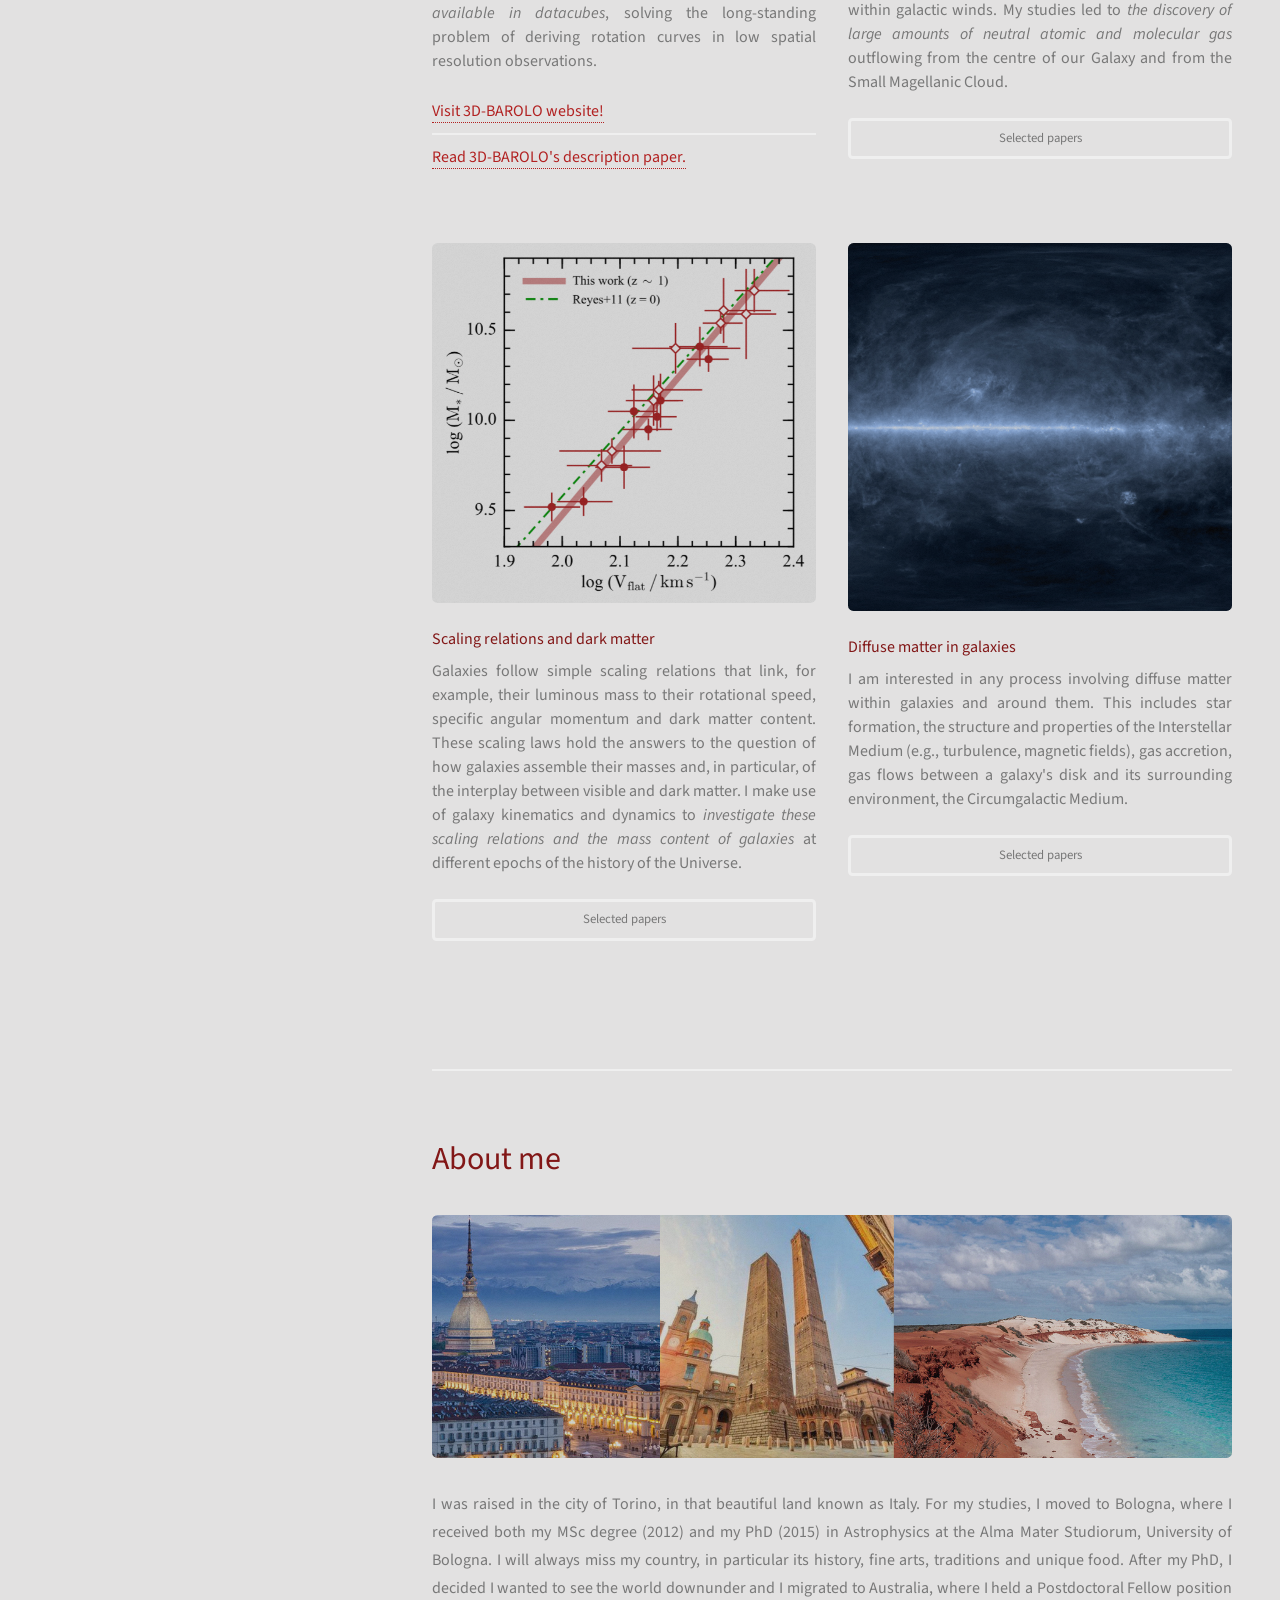
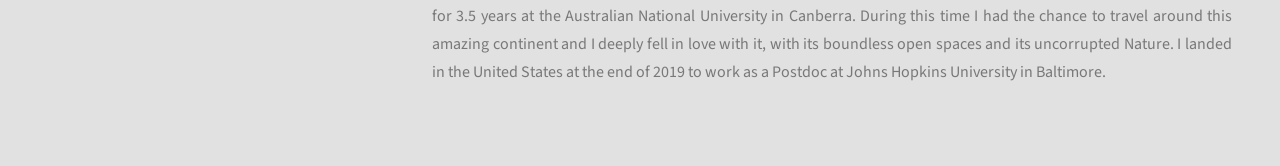
==== commit d9f673e6: "Update index.html" ====
--- a/index.html
+++ b/index.html
@@ -32,7 +32,7 @@
 					<section id="one">
 						<header class="major">
 							<h2>Dr. Enrico M. Di Teodoro</h2>
-							<h3>Astrophysicist</h3>
+							<h3>Postdoctoral Researcher</h3>
 							<h4> <a href="https://physics-astronomy.jhu.edu/"> Johns Hopkins University</a> (JHU) and <a href="https://www.stsci.edu/">Space Telescope Science Institute</a> (STScI), Baltimore, USA.</h4>
 						</header>
 
@@ -85,7 +85,7 @@
 										<li><a href="https://www.filippofraternali.com/" style="color:#787878">Filippo Fraternali </a> (Groningen) </li>
 										<li>Felix J. Lockman (Green Bank)</li>
 										<li><a href="https://www.stsci.edu/~jegpeek/" style="color:#787878"> Josh Peek </a> (STScI) </li>
-										<li><a href="https://larmillo.github.io/Lucia" style="color:#787878"> Armillotta </a> (Princeton)</li>
+										<li><a href="https://larmillo.github.io/Lucia" style="color:#787878"> Lucia Armillotta </a> (Princeton)</li>
 									<ul>
 								</div>
 					</section>
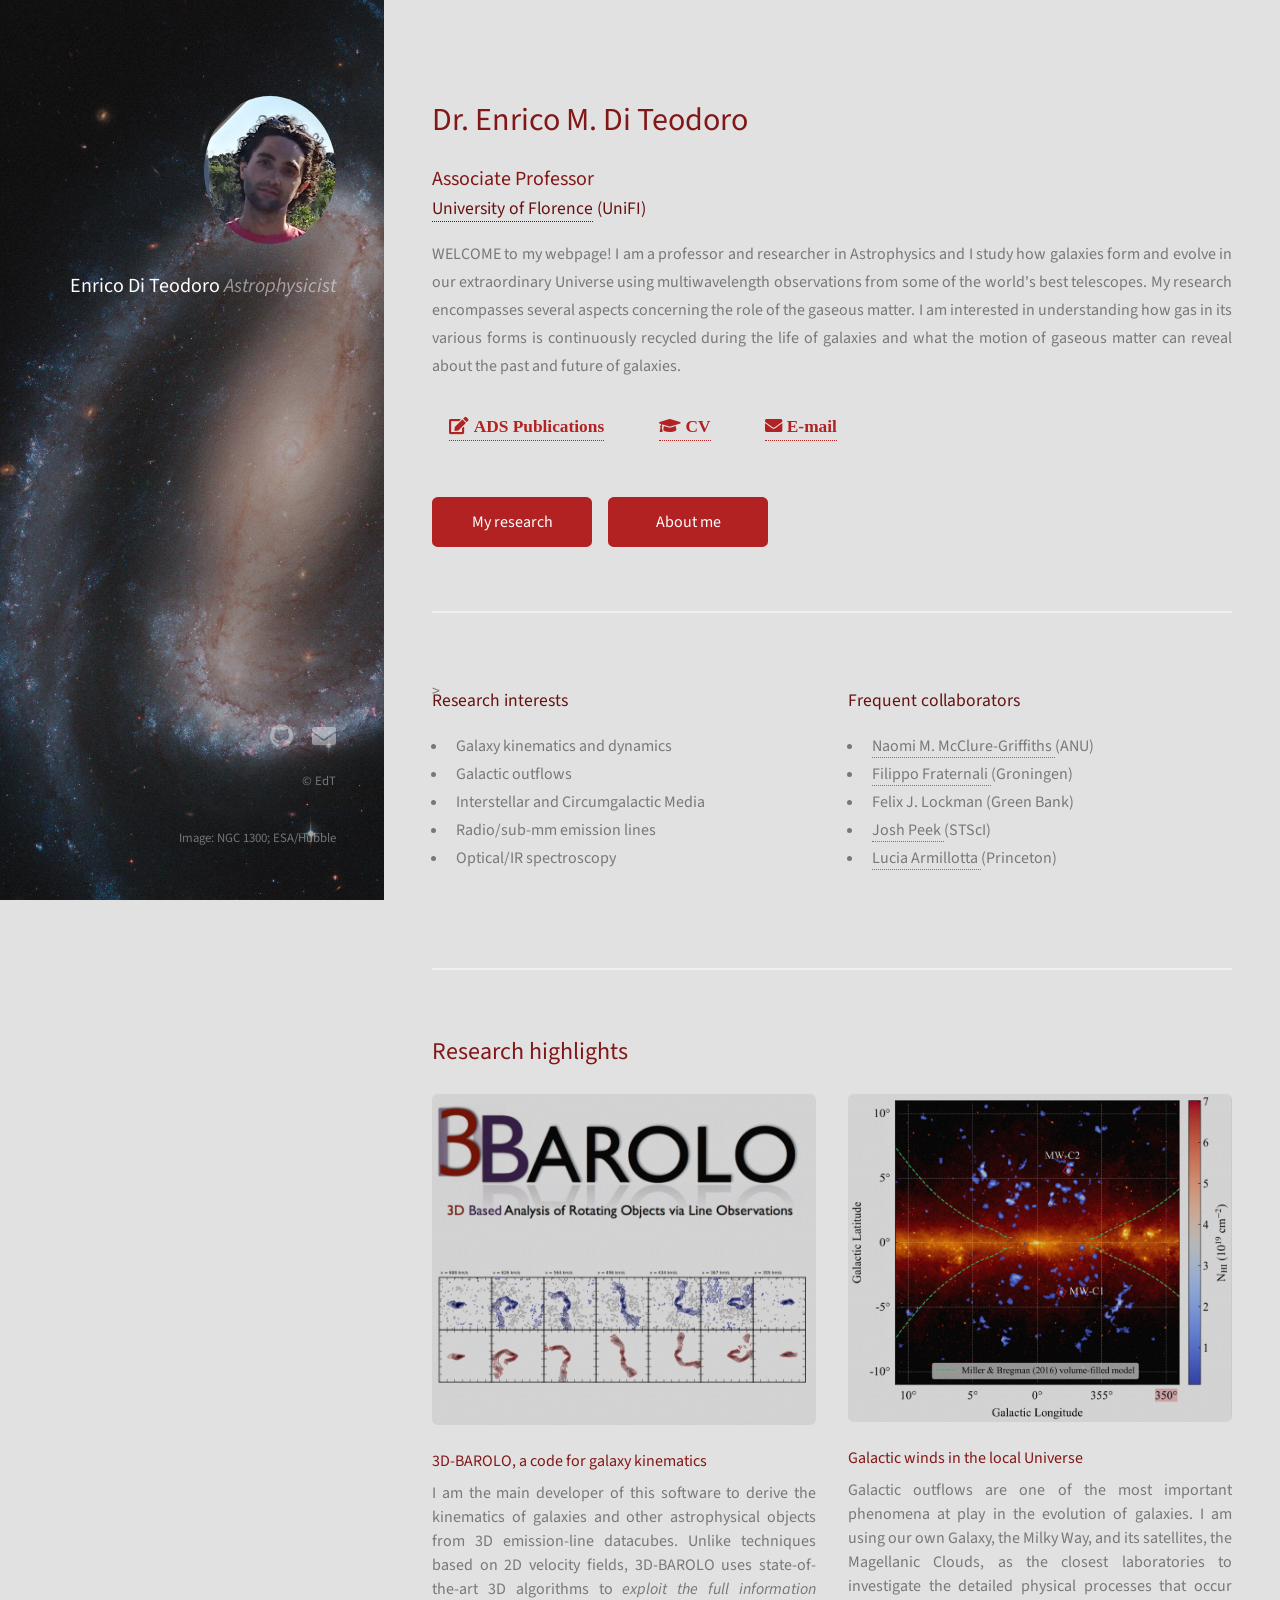
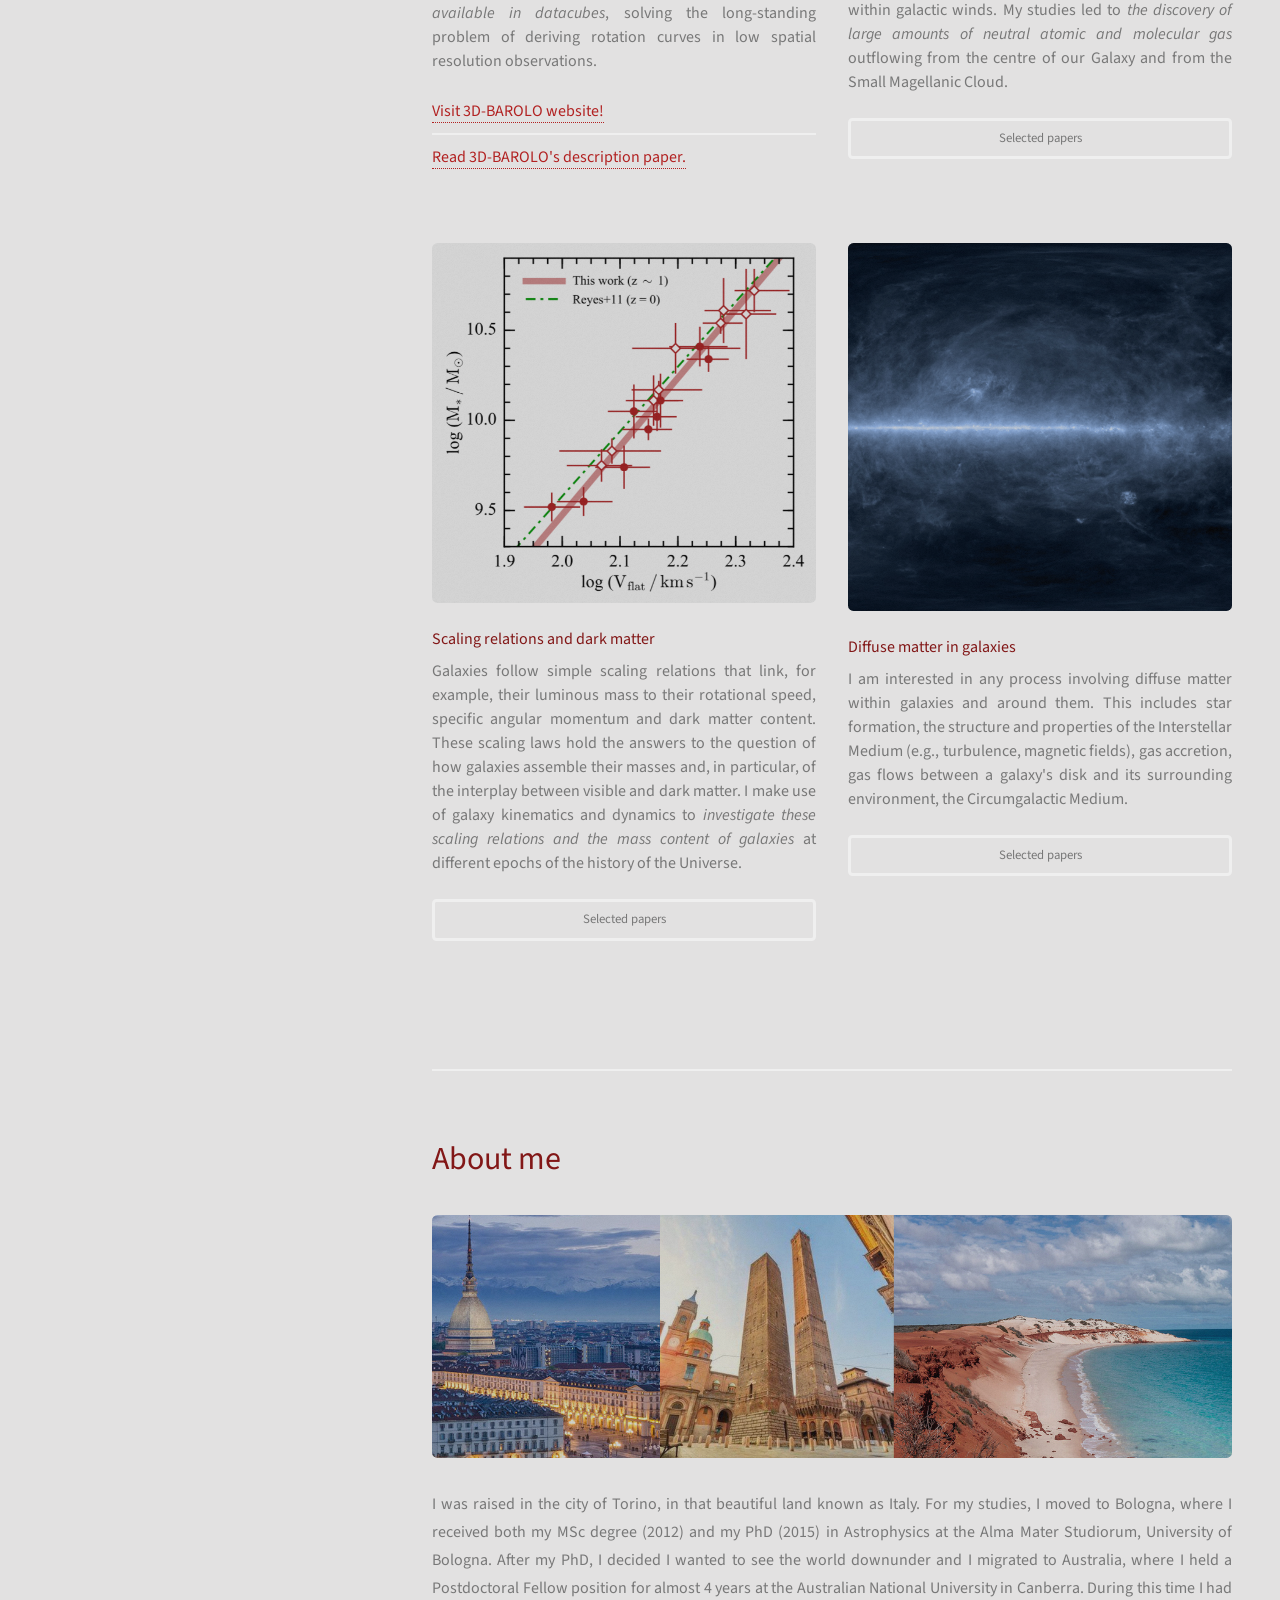
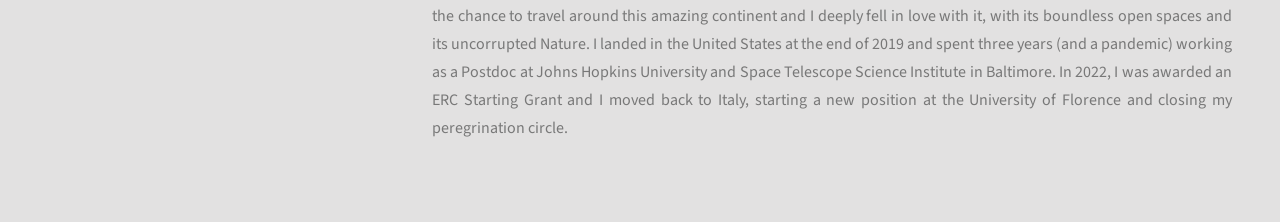
==== commit 42e86474: "2022 update" ====
--- a/index.html
+++ b/index.html
@@ -32,12 +32,12 @@
 					<section id="one">
 						<header class="major">
 							<h2>Dr. Enrico M. Di Teodoro</h2>
-							<h3>Postdoctoral Researcher</h3>
-							<h4> <a href="https://physics-astronomy.jhu.edu/"> Johns Hopkins University</a> (JHU) and <a href="https://www.stsci.edu/">Space Telescope Science Institute</a> (STScI), Baltimore, USA.</h4>
+							<h3>Associate Professor</h3>
+							<h4> <a href="https://www.fisica.unifi.it/index.html?newlang=eng"> University of Florence</a> (UniFI) </h4>
 						</header>
 
-						<p> WELCOME to my webpage! I am a researcher in Astrophysics and I study how galaxies form and evolve in our extraordinary Universe,
-						using multiwavelength observations from some of the world's best telescopes.
+						<p> WELCOME to my webpage! I am a professor and researcher in Astrophysics and I study how galaxies form and 
+                        evolve in our extraordinary Universe using multiwavelength observations from some of the world's best telescopes.
 						My research encompasses several aspects concerning the role of the gaseous matter. I am interested in understanding how gas in its 
 						various forms is continuously recycled during the life of galaxies and what the motion of gaseous matter can reveal about the past 
 						and future of galaxies. 
@@ -85,7 +85,7 @@
 										<li><a href="https://www.filippofraternali.com/" style="color:#787878">Filippo Fraternali </a> (Groningen) </li>
 										<li>Felix J. Lockman (Green Bank)</li>
 										<li><a href="https://www.stsci.edu/~jegpeek/" style="color:#787878"> Josh Peek </a> (STScI) </li>
-										<li><a href="https://larmillo.github.io/Lucia" style="color:#787878"> Lucia Armillotta </a> (Princeton)</li>
+										<li><a href="https://larmillo.github.io/" style="color:#787878"> Lucia Armillotta </a> (Princeton)</li>
 									<ul>
 								</div>
 					</section>
@@ -157,12 +157,13 @@
 						   I was raised in the city of Torino, in that beautiful land known as Italy. 
 						   For my studies, I moved to Bologna, where I received both my MSc degree (2012) and my PhD (2015) 
 						   in Astrophysics at the Alma Mater Studiorum, University of Bologna. 
-						   I will always miss my country, in particular its history, fine arts, traditions and unique food.
 						   After my PhD, I decided I wanted to see the world downunder and I migrated to Australia, 
-						   where I held a Postdoctoral Fellow position for 3.5 years at the Australian National University in
+						   where I held a Postdoctoral Fellow position for almost 4 years at the Australian National University in
 						   Canberra. During this time I had the chance to travel around this amazing continent and I deeply fell in love
 						   with it, with its boundless open spaces and its uncorrupted Nature. 
-						   I landed in the United States at the end of 2019 to work as a Postdoc at Johns Hopkins University in Baltimore. 
+						   I landed in the United States at the end of 2019 and spent three years (and a pandemic) working as a Postdoc at Johns Hopkins
+                           University and Space Telescope Science Institute in Baltimore. In 2022, I was awarded an ERC Starting Grant and I moved back 
+                           to Italy, starting a new position at the University of Florence and closing my peregrination circle. 
 						</p>
 					</section>
 
